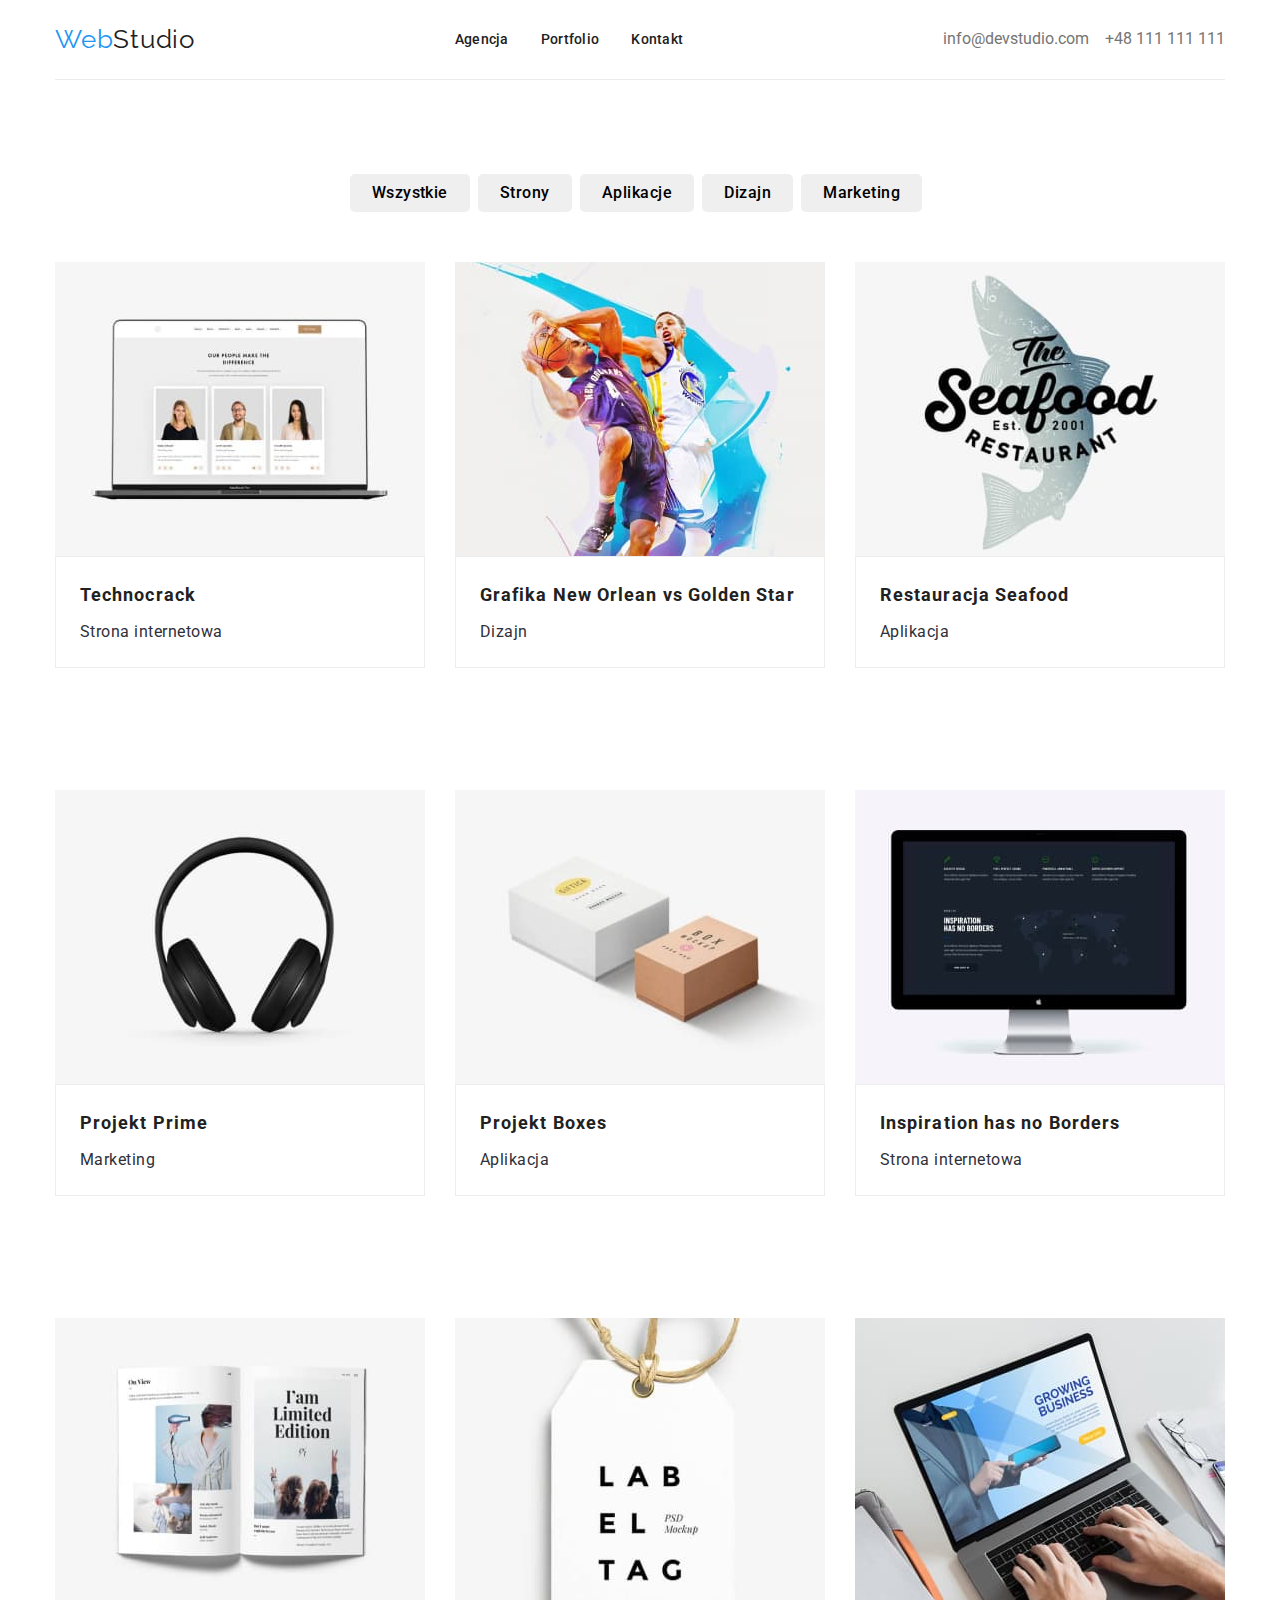
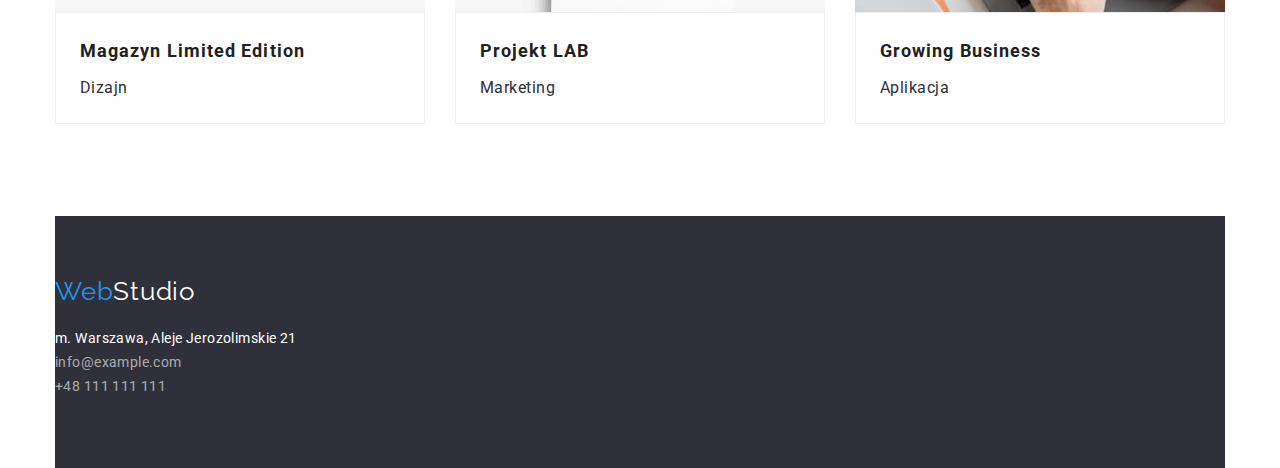
==== portfolio.html @ b44f3076 "index portfolio styles updated" ====
<!DOCTYPE html>
<html lang="pl">
  <head>
    <meta charset="UTF-8" />
    <meta http-equiv="X-UA-Compatible" content="IE=edge" />
    <meta name="viewport" content="width=device-width, initial-scale=1.0" />
    <link
      rel="stylesheet"
      href="https://cdnjs.cloudflare.com/ajax/libs/modern-normalize/1.1.0/modern-normalize.min.css"
    />
    <link href="./css/styles.css" rel="stylesheet" />
    <link rel="preconnect" href="https://fonts.googleapis.com" />
    <link rel="preconnect" href="https://fonts.gstatic.com" crossorigin />
    <link
      href="https://fonts.googleapis.com/css2?family=Raleway:wght@700&family=Roboto:wght@400;500;700;900&display=swap"
      rel="stylesheet"
    />
    <title>Portfolio</title>
  </head>
  <body>
    <header>
      <section class="container">
        <div class="header-portfolio">
          <a class="logo-link" href="index.html"
            ><span class="logo"><span class="logo-web">Web</span>Studio</span></a
          >
          <nav>
            <ul class="header-navigation">
              <li><a class="header-navigation" href="index.html">Agencja</a></li>
              <li><a class="header-navigation" href="portfolio.html">Portfolio</a></li>
              <li><a class="header-navigation" href="#">Kontakt</a></li>
            </ul>
          </nav>
          <ul class="top-mail-tel">
            <li>
              <a class="top-mail-tel mail" href="mailto:info@devstudio.com">info@devstudio.com</a>
            </li>
            <li><a class="top-mail-tel tel" href="tel:+48111111111">+48 111 111 111</a></li>
          </ul>
        </div>
      </section>
    </header>
    <main>
      <section>
        <div class="container">
          <ul class="buttons">
            <li><button type="button" class="button">Wszystkie</button></li>
            <li><button type="button" class="button">Strony</button></li>
            <li><button type="button" class="button">Aplikacje</button></li>
            <li><button type="button" class="button">Dizajn</button></li>
            <li><button type="button" class="button">Marketing</button></li>
          </ul>
        </div>
      </section>
      <section>
        <div class="container">
          <!-- <h2>Portfolio</h2> -->
          <ul class="portfolio">
            <li class="portfolio-cards">
              <img
                src="/images/img_8.jpg"
                alt="strona internetowa na laptopie"
                width="370"
                height="294"
              />
              <div class="portfolio-item">
                <h3 class="portfolio-title">Technocrack</h3>
                <p class="portfolio-type">Strona internetowa</p>
              </div>
            </li>
            <li class="portfolio-cards">
              <img src="images/img_9.jpg" alt="Grafika Koszykarze" width="370" height="294" />
              <div class="portfolio-item">
                <h3 class="portfolio-title">Grafika New Orlean vs Golden Star</h3>
                <p class="portfolio-type">Dizajn</p>
              </div>
            </li>
            <li class="portfolio-cards">
              <img
                src="images/img_10.jpg"
                alt="Logo restauracji seafood"
                width="370"
                height="294"
              />
              <div class="portfolio-item">
                <h3 class="portfolio-title">Restauracja Seafood</h3>
                <p class="portfolio-type">Aplikacja</p>
              </div>
            </li>
            <li class="portfolio-cards">
              <img src="images/img_11.jpg" alt="Słuchawki na głowę" width="370" height="294" />
              <div class="portfolio-item">
                <h3 class="portfolio-title">Projekt Prime</h3>
                <p class="portfolio-type">Marketing</p>
              </div>
            </li>
            <li class="portfolio-cards">
              <img src="images/img_12.jpg" alt="Pudełeczka" width="370" height="294" />
              <div class="portfolio-item">
                <h3 class="portfolio-title">Projekt Boxes</h3>
                <p class="portfolio-type">Aplikacja</p>
              </div>
            </li>
            <li class="portfolio-cards">
              <img src="images/img_13.jpg" alt="Monitor" width="370" height="294" />
              <div class="portfolio-item">
                <h3 class="portfolio-title">Inspiration has no Borders</h3>
                <p class="portfolio-type">Strona internetowa</p>
              </div>
            </li>
            <li class="portfolio-cards">
              <img src="images/img_14.jpg" alt="Czasopismo" width="370" height="294" />
              <div class="portfolio-item">
                <h3 class="portfolio-title">Magazyn Limited Edition</h3>
                <p class="portfolio-type">Dizajn</p>
              </div>
            </li>
            <li class="portfolio-cards">
              <img src="images/img_15.jpg" alt="Zawieszka" width="370" height="294" />
              <div class="portfolio-item">
                <h3 class="portfolio-title">Projekt LAB</h3>
                <p class="portfolio-type">Marketing</p>
              </div>
            </li>
            <li class="portfolio-cards">
              <img
                src="images/img_16.jpg"
                alt="Laptop ze storną rosnący biznes"
                width="370"
                height="294"
              />
              <div class="portfolio-item">
                <h3 class="portfolio-title">Growing Business</h3>
                <p class="portfolio-type">Aplikacja</p>
              </div>
            </li>
          </ul>
        </div>
      </section>
    </main>
    <footer>
      <section class="container">
        <div class="footer-1">
          <a class="logo-link" href="index.html">
            <span class="logo">
              <span class="logo-web">Web</span><span class="logo-studio">Studio</span>
            </span>
          </a>
          <address>
            m. Warszawa, Aleje Jerozolimskie 21
            <ul class="bottom-mail-tel">
              <li>
                <a class="bottom-mail-tel" href="mailto:info@example.com">info@example.com</a>
              </li>
              <li><a class="bottom-mail-tel" href="tel:+48111111111">+48 111 111 111</a></li>
            </ul>
          </address>
        </div>
      </section>
    </footer>
  </body>
</html>
---- css/styles.css ----
:root {
  --font-color: #212121;
  --background-color: #e5e5e5;
  --selection-color: #2196f3;
  --secondary-font-color: #757575;
  --secondary-bacground-color: #2f303a;
  --third-bacground-color: #f5f4fa;
}
*,
*::before,
*::after {
  box-sizing: border-box;
  margin: 0;
  padding: 0;
}

body {
  font-family: 'Roboto', sans-serif;
  color: var(--font-color);
  line-height: 1.14;
}
.container {
  margin: 0 auto;
  width: 100%;
  max-width: 1200px;
  padding: 0 15px;
}

h1,
h2,
h3,
button {
  margin: auto;
}
ul {
  padding-inline-start: 0;
}

.header-index {
  display: flex;
  height: 80px;
  justify-content: space-between;
  align-items: center;
  border-bottom: 1px solid #ececec;
  margin-bottom: 0;
  text-decoration-line: none;
}

.logo-link {
  text-decoration: none;
  /* display: flex; */
}

.logo {
  font-family: 'Raleway', sans-serif;
  width: 145px;
  height: 31px;
  color: var(--font-color);
  text-decoration: none;
  font-size: 26px;
  line-height: 1.19;
  letter-spacing: 0.03em;
  /* flex-grow: 1; */
}

.logo-web {
  color: var(--selection-color);
}

.logo-studio {
  color: #ffffff;
}

.logo:hover {
  text-decoration-color: var(--selection-color);
}
.logo:focus {
  color: var(--selection-color);
}
.logo:visited {
  color: var(--selection-color);
}

.header-navigation {
  max-width: 50%;
  font-weight: 500;
  font-size: 14px;
  letter-spacing: 0.02em;
  color: var(--font-color);
  text-decoration: none;
  list-style-type: none;
  display: flex;
  justify-content: space-around;
  gap: 2rem;

  /* flex-grow: 2; */
}

.header-navigation:hover {
  color: var(--selection-color);
}
.header-navigation:focus {
  color: var(--selection-color);
}

.top-mail-tel {
  color: var(--secondary-font-color);
  text-decoration: none;
  list-style-type: none;
  display: flex;
  justify-content: space-around;
  gap: 1rem;
  /* flex-grow: 0; */
}

.top-mail-tel:hover {
  color: var(--selection-color);
}
.top-mail-tel:focus {
  color: var(--selection-color);
}

.title {
  background-color: var(--secondary-bacground-color);
  color: #ffffff;
  font-family: roboto;
  font-weight: 900;
  width: 100%;
  max-width: 1200px;
  padding-top: 200px;
  padding-bottom: 200px;
  margin-bottom: 94px;
  align-items: center;
}

.main-title {
  display: flex;
  font-size: 44px;
  line-height: 1.36;
  letter-spacing: 0.06em;
  text-transform: uppercase;
  color: #ffffff;
  text-align: center;
  flex-wrap: wrap;
  max-width: 696px;
  margin-bottom: 30px;
}

.order {
  font-family: inherit;
  background: var(--selection-color);
  font-size: 16px;
  line-height: 1.875;
  letter-spacing: 0.06em;
  color: #ffffff;
  display: flex;
  align-items: center;
  justify-content: center;
  border-radius: 4px;
}

.container-description {
  display: flex;
  flex-wrap: nowrap;
  width: 1170px;
  gap: 30px;
  padding: 0;
  list-style: none;
  margin-bottom: 94px;
}

.secondary-title {
  display: flex;
  font-size: 36px;
  line-height: 1.16;
  letter-spacing: 0.03em;
  justify-content: center;
  margin-bottom: 50px;
}
.our-team-section h2.secondary-title {
  padding-top: 94px;
}
.third-title {
  flex-basis: calc((100% - 30px) / 4);
  font-size: 14px;
  letter-spacing: 0.03em;
  text-transform: uppercase;
}
.description {
  text-transform: none;
  width: 270px;
  font-size: 14px;
  line-height: 1.71;
  letter-spacing: 0.03em;
  color: var(--secondary-font-color);
}
.container-images {
  display: flex;
  gap: 30px;
  /* flex-basis: calc((100% - 30px) / 3); */
  list-style: none;
  margin-bottom: 94px;
}

.our-team-section {
  height: 648px;
  background-color: var(--third-bacground-color);
  margin-bottom: 0;
}
.container-our-team {
  display: flex;
  gap: 30px;
  list-style: none;
}
.our-team {
  font-style: normal;
  font-weight: 500;
  font-size: 16px;
  line-height: 1.19;
  letter-spacing: 0.03em;
  text-transform: none;
  text-align: center;
  margin-top: 30px;
  margin-bottom: 10px;
}
.position {
  font-size: 16px;
  line-height: 1.19;
  letter-spacing: 0.03em;
  color: var(--secondary-font-color);
  text-align: center;
  padding-bottom: 30px;
}
.our-team-frame {
  background: #ffffff;
  /* material shadow v1 */
  box-shadow: 0px 1px 3px rgba(0, 0, 0, 0.12), 0px 1px 1px rgba(0, 0, 0, 0.14),
    0px 2px 1px rgba(0, 0, 0, 0.2);
  border-radius: 0px 0px 4px 4px;
}

.footer-1 {
  background-color: var(--secondary-bacground-color);
  max-width: 1200px;
  height: 252px;
  padding-top: 60px;
}

address {
  font-style: normal;
  text-decoration-line: none;
  font-size: 14px;
  line-height: 1.71;
  letter-spacing: 0.03em;
  color: #ffffff;
  padding-top: 20px;
}

a.bottom-mail-tel {
  color: rgba(255, 255, 255, 0.6);
  font-style: normal;
  text-decoration: none;
}
.bottom-mail-tel:focus {
  color: var(--selection-color);
}
.bottom-mail-tel:hover {
  color: var(--selection-color);
}
ul.bottom-mail-tel {
  list-style-type: none;
}

/* Portfolio */

.header-portfolio {
  display: flex;
  height: 80px;
  justify-content: space-between;
  align-items: center;
  border-bottom: 1px solid #ececec;
  text-decoration-line: none;
  margin-bottom: 94px;
}

.buttons {
  list-style-type: none;
  display: flex;
  justify-content: center;
  height: 54px;
  margin-bottom: 34px;
}

.button {
  font-weight: 500;
  font-size: 16px;
  line-height: 1.625;
  text-align: center;
  letter-spacing: 0.03em;
  border-style: none;
  border-radius: 5px;
  padding: 6px 22px;
  margin-right: 8px;
}

.button:hover {
  background-color: var(--selection-color);
  color: #ffffff;
}
.button:focus {
  color: var(--selection-color);
}
ul.portfolio {
  width: 1200px;
  list-style-type: none;
  display: flex;
  gap: 30px;
  flex-wrap: wrap;
}
img {
  display: block;
}

.portfolio-item {
  border: 1px solid #eeeeee;
  padding: 20px 24px;
}
.portfolio-title {
  font-size: 18px;
  line-height: 2;
  letter-spacing: 0.06em;
  text-transform: none;
  margin-bottom: 4px;
}
.portfolio-type {
  font-size: 16px;
  line-height: 1.875;
  letter-spacing: 0.03em;
  color: var(--secondary-bacground-color);
}
.portfolio-cards {
  width: 370px;
  height: 404px;
  background: #ffffff;
  margin-bottom: 94px;
}
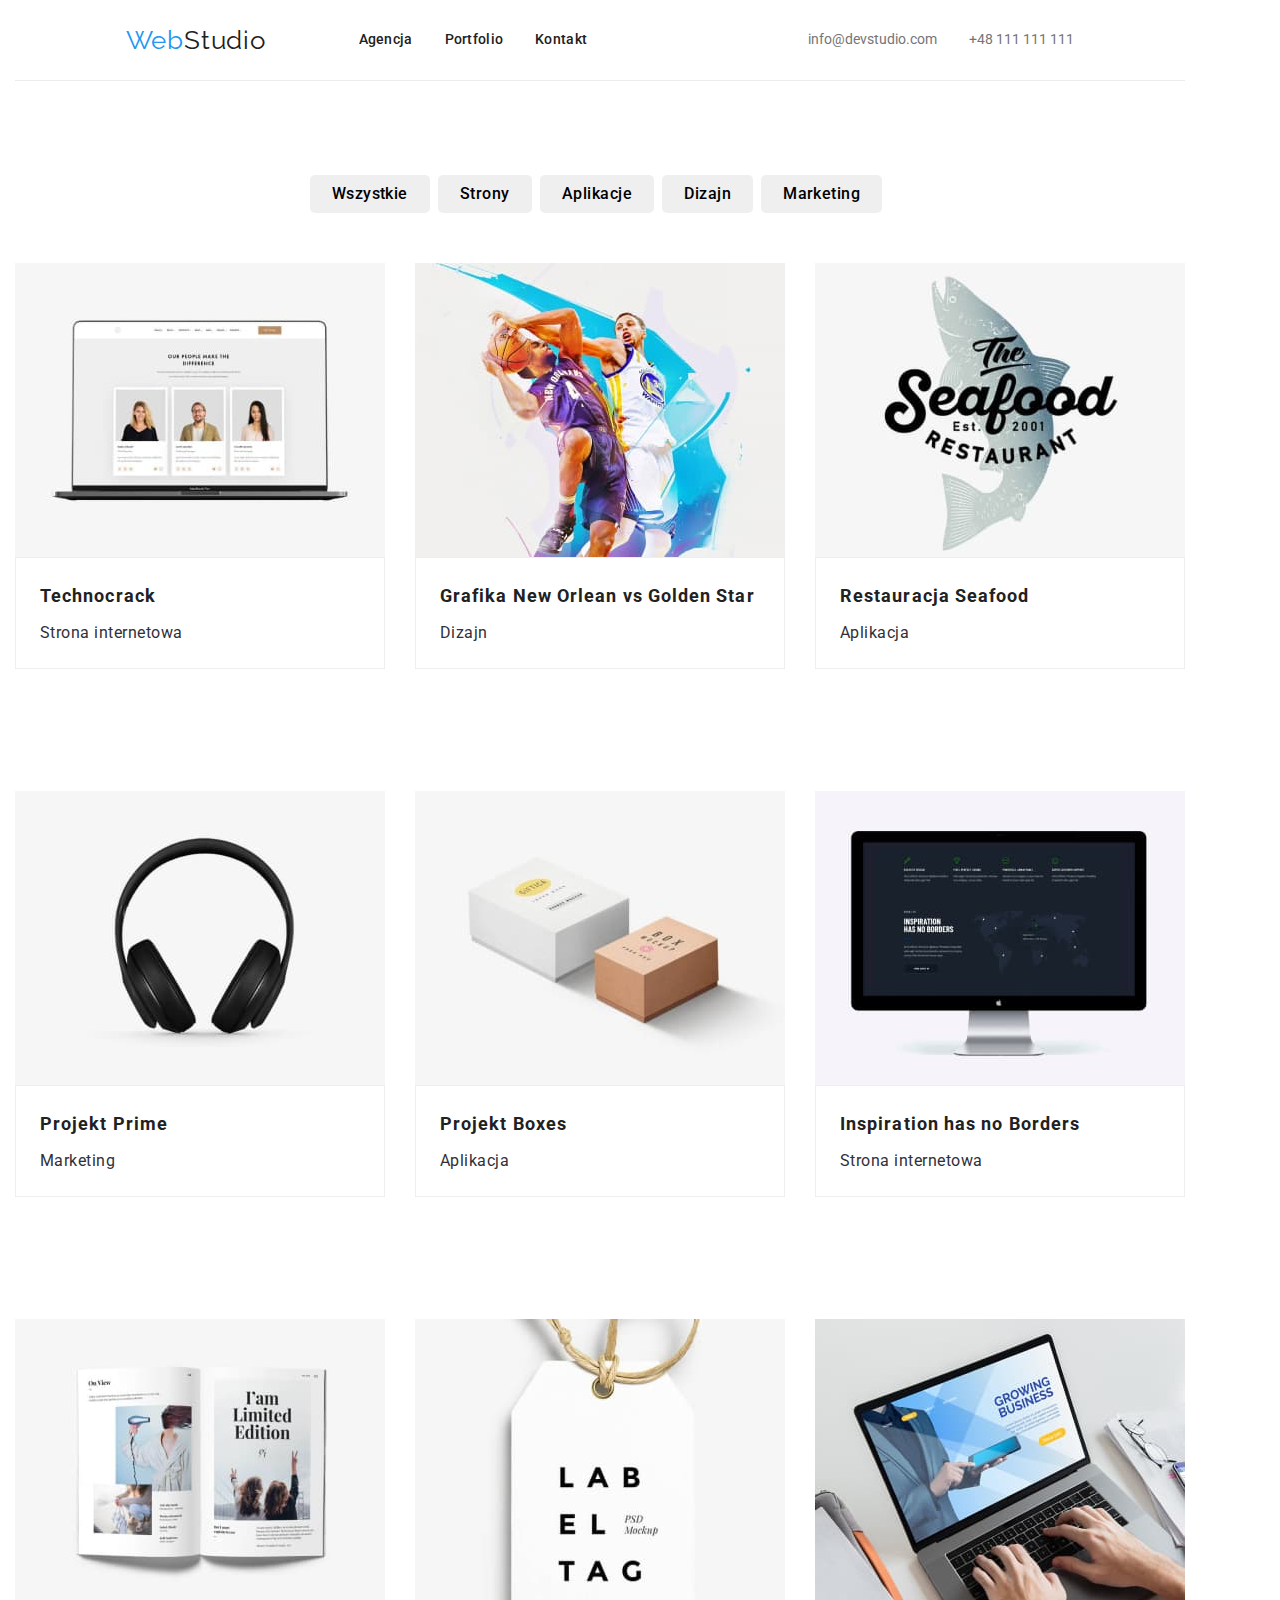
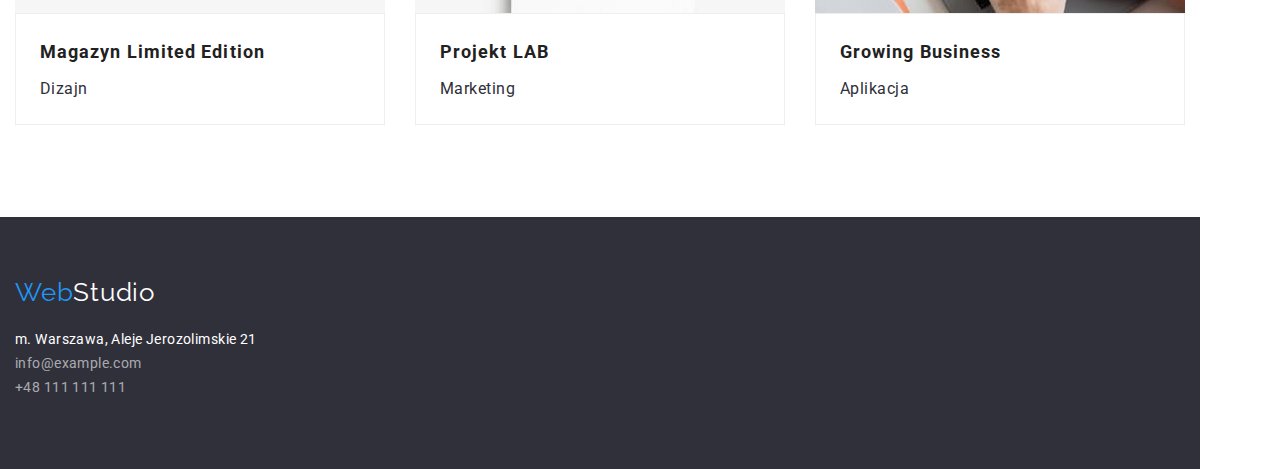
==== commit 31bb70ca: "from hw03" ====
--- a/portfolio.html
+++ b/portfolio.html
@@ -20,12 +20,12 @@
   <body>
     <header>
       <section class="container">
-        <div class="header-portfolio">
-          <a class="logo-link" href="index.html"
-            ><span class="logo"><span class="logo-web">Web</span>Studio</span></a
-          >
-          <nav>
-            <ul class="header-navigation">
+        <div class="header-index">
+          <nav class="nav">
+            <a class="logo-link" href="index.html"
+              ><span class="logo"><span class="logo-web">Web</span>Studio</span></a
+            >
+            <ul class="header-navigation-section">
               <li><a class="header-navigation" href="index.html">Agencja</a></li>
               <li><a class="header-navigation" href="portfolio.html">Portfolio</a></li>
               <li><a class="header-navigation" href="#">Kontakt</a></li>
@@ -33,9 +33,9 @@
           </nav>
           <ul class="top-mail-tel">
             <li>
-              <a class="top-mail-tel mail" href="mailto:info@devstudio.com">info@devstudio.com</a>
+              <a class="top-mail-tel" href="mailto:info@devstudio.com">info@devstudio.com</a>
             </li>
-            <li><a class="top-mail-tel tel" href="tel:+48111111111">+48 111 111 111</a></li>
+            <li><a class="top-mail-tel" href="tel:+48111111111">+48 111 111 111</a></li>
           </ul>
         </div>
       </section>
@@ -138,25 +138,23 @@
         </div>
       </section>
     </main>
-    <footer>
-      <section class="container">
-        <div class="footer-1">
-          <a class="logo-link" href="index.html">
-            <span class="logo">
-              <span class="logo-web">Web</span><span class="logo-studio">Studio</span>
-            </span>
-          </a>
-          <address>
-            m. Warszawa, Aleje Jerozolimskie 21
-            <ul class="bottom-mail-tel">
-              <li>
-                <a class="bottom-mail-tel" href="mailto:info@example.com">info@example.com</a>
-              </li>
-              <li><a class="bottom-mail-tel" href="tel:+48111111111">+48 111 111 111</a></li>
-            </ul>
-          </address>
-        </div>
-      </section>
+    <footer class="footer-background">
+      <div class="container">
+        <a class="logo-link" href="index.html">
+          <span class="logo">
+            <span class="logo-web">Web</span><span class="logo-studio">Studio</span>
+          </span>
+        </a>
+        <address>
+          m. Warszawa, Aleje Jerozolimskie 21
+          <ul class="bottom-mail-tel">
+            <li>
+              <a class="bottom-mail-tel" href="mailto:info@example.com">info@example.com</a>
+            </li>
+            <li><a class="bottom-mail-tel" href="tel:+48111111111">+48 111 111 111</a></li>
+          </ul>
+        </address>
+      </div>
     </footer>
   </body>
 </html>
--- a/css/styles.css
+++ b/css/styles.css
@@ -20,7 +20,7 @@
   line-height: 1.14;
 }
 .container {
-  margin: 0 auto;
+  margin: 0 0;
   width: 100%;
   max-width: 1200px;
   padding: 0 15px;
@@ -35,20 +35,23 @@
 ul {
   padding-inline-start: 0;
 }
+.nav {
+  display: flex;
+  align-items: center;
+}
 
 .header-index {
-  display: flex;
-  height: 80px;
-  justify-content: space-between;
-  align-items: center;
   border-bottom: 1px solid #ececec;
   margin-bottom: 0;
   text-decoration-line: none;
+  display: flex;
+  align-items: center;
+  justify-content: space-around;
 }
 
 .logo-link {
   text-decoration: none;
-  /* display: flex; */
+  margin-right: 93px;
 }
 
 .logo {
@@ -60,7 +63,6 @@
   font-size: 26px;
   line-height: 1.19;
   letter-spacing: 0.03em;
-  /* flex-grow: 1; */
 }
 
 .logo-web {
@@ -81,19 +83,29 @@
   color: var(--selection-color);
 }
 
-.header-navigation {
-  max-width: 50%;
+.header-navigation-section {
+  display: flex;
+  justify-content: space-between;
   font-weight: 500;
   font-size: 14px;
   letter-spacing: 0.02em;
   color: var(--font-color);
   text-decoration: none;
   list-style-type: none;
+  padding-block: 32px;
+  gap: 2rem;
+}
+.header-navigation {
+  letter-spacing: 0.02em;
+  color: var(--font-color);
+  text-decoration: none;
+  list-style-type: none;
   display: flex;
   justify-content: space-around;
-  gap: 2rem;
-
-  /* flex-grow: 2; */
+}
+
+.header-navigation > ul {
+  margin-left: 93px;
 }
 
 .header-navigation:hover {
@@ -108,9 +120,8 @@
   text-decoration: none;
   list-style-type: none;
   display: flex;
-  justify-content: space-around;
-  gap: 1rem;
-  /* flex-grow: 0; */
+  gap: 2rem;
+  font-size: 14px;
 }
 
 .top-mail-tel:hover {
@@ -120,7 +131,7 @@
   color: var(--selection-color);
 }
 
-.title {
+.title-background {
   background-color: var(--secondary-bacground-color);
   color: #ffffff;
   font-family: roboto;
@@ -157,18 +168,25 @@
   align-items: center;
   justify-content: center;
   border-radius: 4px;
-}
-
-.container-description {
-  display: flex;
-  flex-wrap: nowrap;
-  width: 1170px;
+  padding: 10px 41px;
+}
+
+.description {
+  display: flex;
   gap: 30px;
   padding: 0;
+  margin-bottom: 94px;
   list-style: none;
-  margin-bottom: 94px;
-}
-
+}
+
+.description-text {
+  text-transform: none;
+  width: 270px;
+  font-size: 14px;
+  line-height: 1.71;
+  letter-spacing: 0.03em;
+  color: var(--secondary-font-color);
+}
 .secondary-title {
   display: flex;
   font-size: 36px;
@@ -185,14 +203,7 @@
   font-size: 14px;
   letter-spacing: 0.03em;
   text-transform: uppercase;
-}
-.description {
-  text-transform: none;
-  width: 270px;
-  font-size: 14px;
-  line-height: 1.71;
-  letter-spacing: 0.03em;
-  color: var(--secondary-font-color);
+  /* list-style-image: none; */
 }
 .container-images {
   display: flex;
@@ -239,7 +250,7 @@
   border-radius: 0px 0px 4px 4px;
 }
 
-.footer-1 {
+.footer-background {
   background-color: var(--secondary-bacground-color);
   max-width: 1200px;
   height: 252px;
@@ -273,21 +284,12 @@
 
 /* Portfolio */
 
-.header-portfolio {
-  display: flex;
-  height: 80px;
-  justify-content: space-between;
-  align-items: center;
-  border-bottom: 1px solid #ececec;
-  text-decoration-line: none;
-  margin-bottom: 94px;
-}
-
 .buttons {
   list-style-type: none;
   display: flex;
   justify-content: center;
   height: 54px;
+  margin-top: 94px;
   margin-bottom: 34px;
 }
 
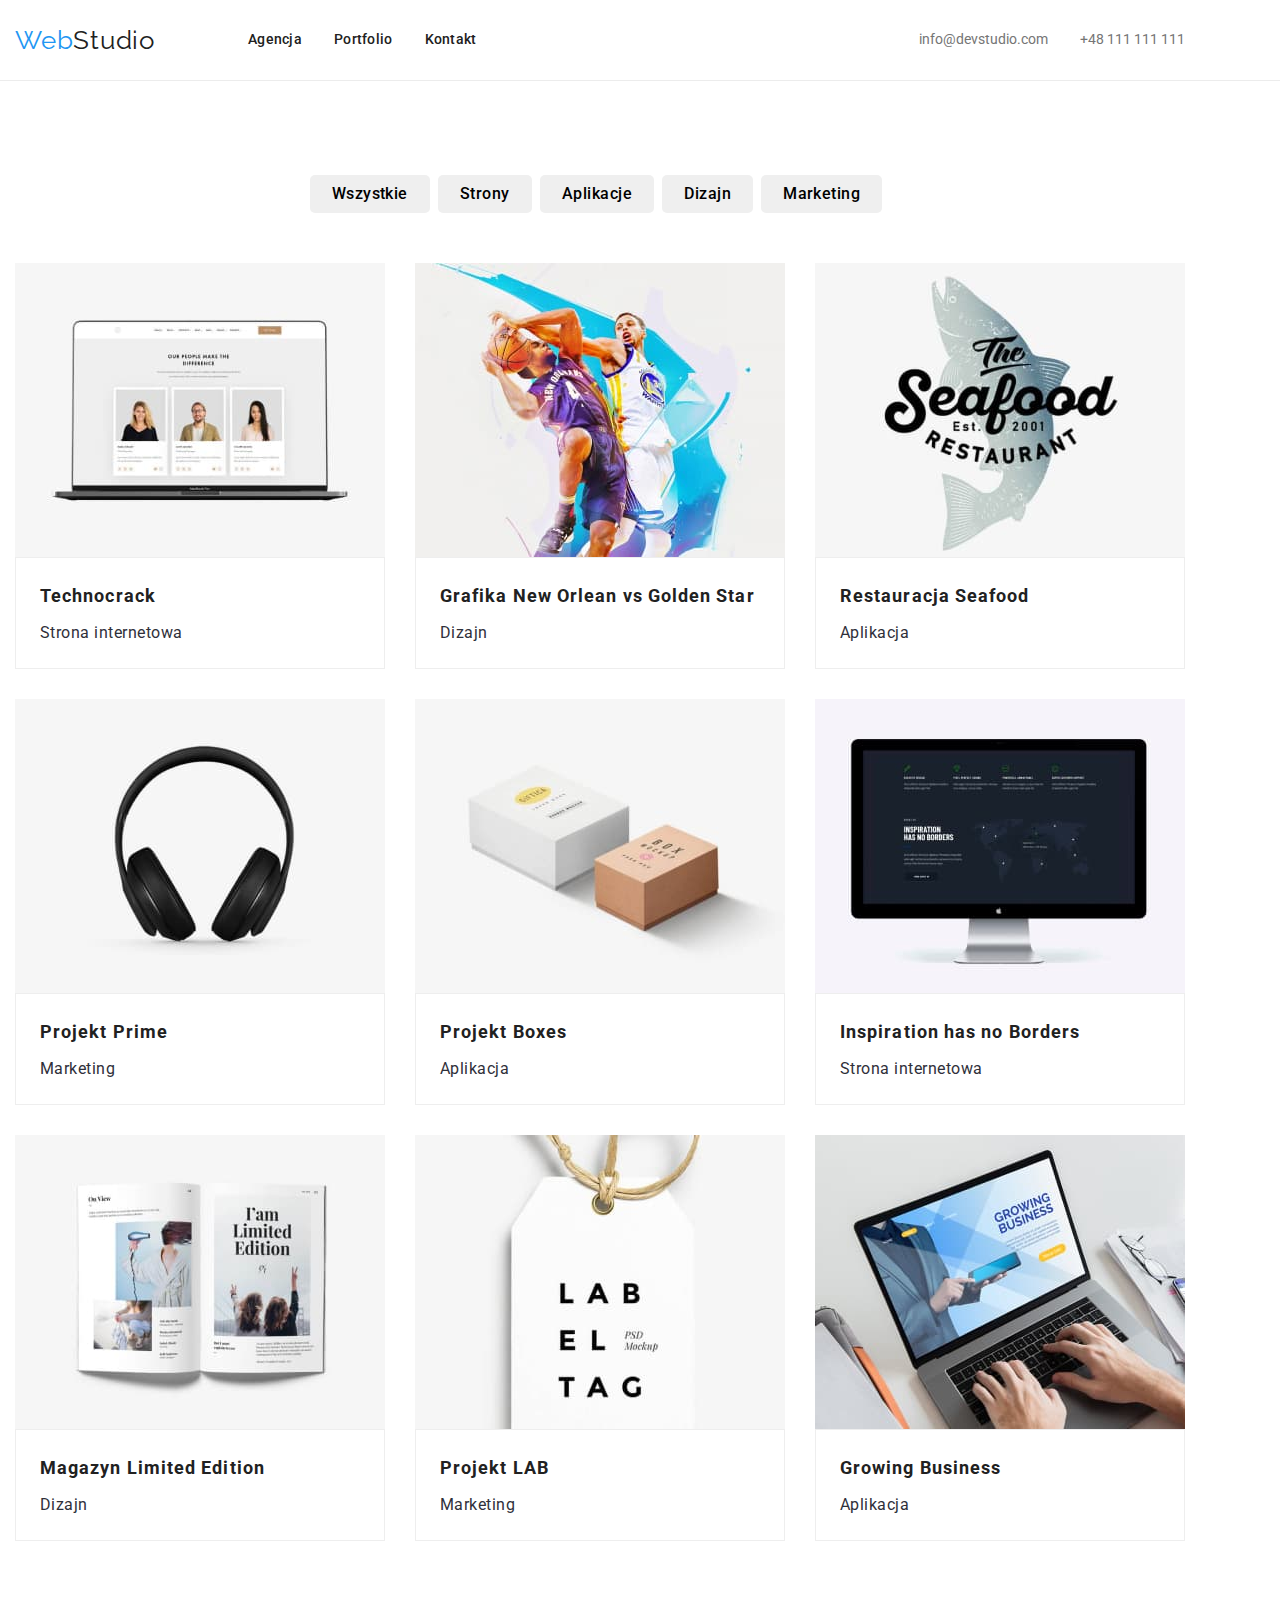
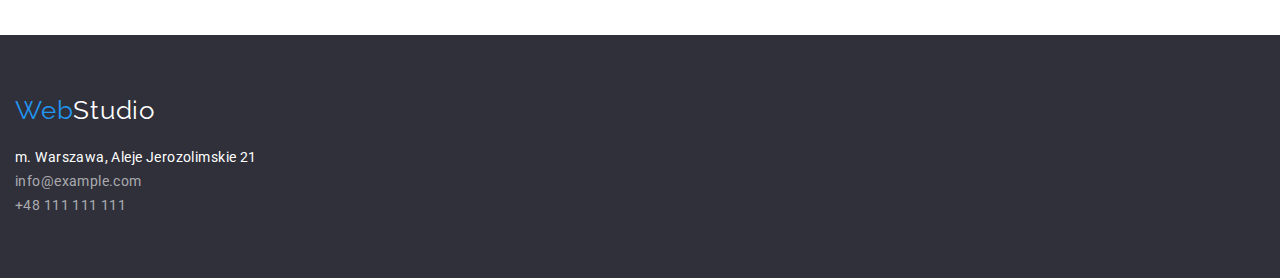
==== commit 693d674c: "changes from hw03" ====
--- a/portfolio.html
+++ b/portfolio.html
@@ -18,7 +18,7 @@
     <title>Portfolio</title>
   </head>
   <body>
-    <header>
+    <header class="header">
       <section class="container">
         <div class="header-index">
           <nav class="nav">
--- a/css/styles.css
+++ b/css/styles.css
@@ -40,13 +40,15 @@
   align-items: center;
 }
 
+.header {
+  border-bottom: 1px solid #ececec;
+}
 .header-index {
-  border-bottom: 1px solid #ececec;
+  display: flex;
   margin-bottom: 0;
   text-decoration-line: none;
-  display: flex;
   align-items: center;
-  justify-content: space-around;
+  justify-content: space-between;
 }
 
 .logo-link {
@@ -115,6 +117,12 @@
   color: var(--selection-color);
 }
 
+.icon-mail:hover svg {
+  stroke: var(--selection-color);
+}
+.icon-mail:focus svg {
+  fill: var(--selection-color);
+}
 .top-mail-tel {
   color: var(--secondary-font-color);
   text-decoration: none;
@@ -132,9 +140,11 @@
 }
 
 .title-background {
-  background-color: var(--secondary-bacground-color);
-  color: #ffffff;
+  background-image: linear-gradient(rgba(47, 48, 58, 0.1) rgba(255, 255, 255, 0.1)),
+    url('/images/img_tytul.jpg');
+  /* background-color: transparent; */
   font-family: roboto;
+  color: #ffffff;
   font-weight: 900;
   width: 100%;
   max-width: 1200px;
@@ -179,6 +189,28 @@
   list-style: none;
 }
 
+.icon {
+  all: unset;
+  display: flex;
+  justify-content: center;
+  background-color: var(--third-bacground-color);
+  padding: 25px 100px;
+  margin-bottom: 30px;
+}
+
+.social-media-icons {
+  all: unset;
+  display: flex;
+  justify-content: space-around;
+  margin-bottom: 18px;
+}
+.icon-social {
+  all: unset;
+  background-color: var(--background-color);
+  /* fill:var(--background-color) */
+  stroke: #757575;
+}
+
 .description-text {
   text-transform: none;
   width: 270px;
@@ -214,9 +246,9 @@
 }
 
 .our-team-section {
-  height: 648px;
   background-color: var(--third-bacground-color);
-  margin-bottom: 0;
+  width: 100%;
+  padding-bottom: 94px;
 }
 .container-our-team {
   display: flex;
@@ -252,9 +284,9 @@
 
 .footer-background {
   background-color: var(--secondary-bacground-color);
-  max-width: 1200px;
-  height: 252px;
   padding-top: 60px;
+  padding-bottom: 60px;
+  margin-inline: auto;
 }
 
 address {
@@ -318,6 +350,7 @@
   display: flex;
   gap: 30px;
   flex-wrap: wrap;
+  margin-bottom: 94px;
 }
 img {
   display: block;
@@ -341,8 +374,5 @@
   color: var(--secondary-bacground-color);
 }
 .portfolio-cards {
-  width: 370px;
-  height: 404px;
   background: #ffffff;
-  margin-bottom: 94px;
-}
+}
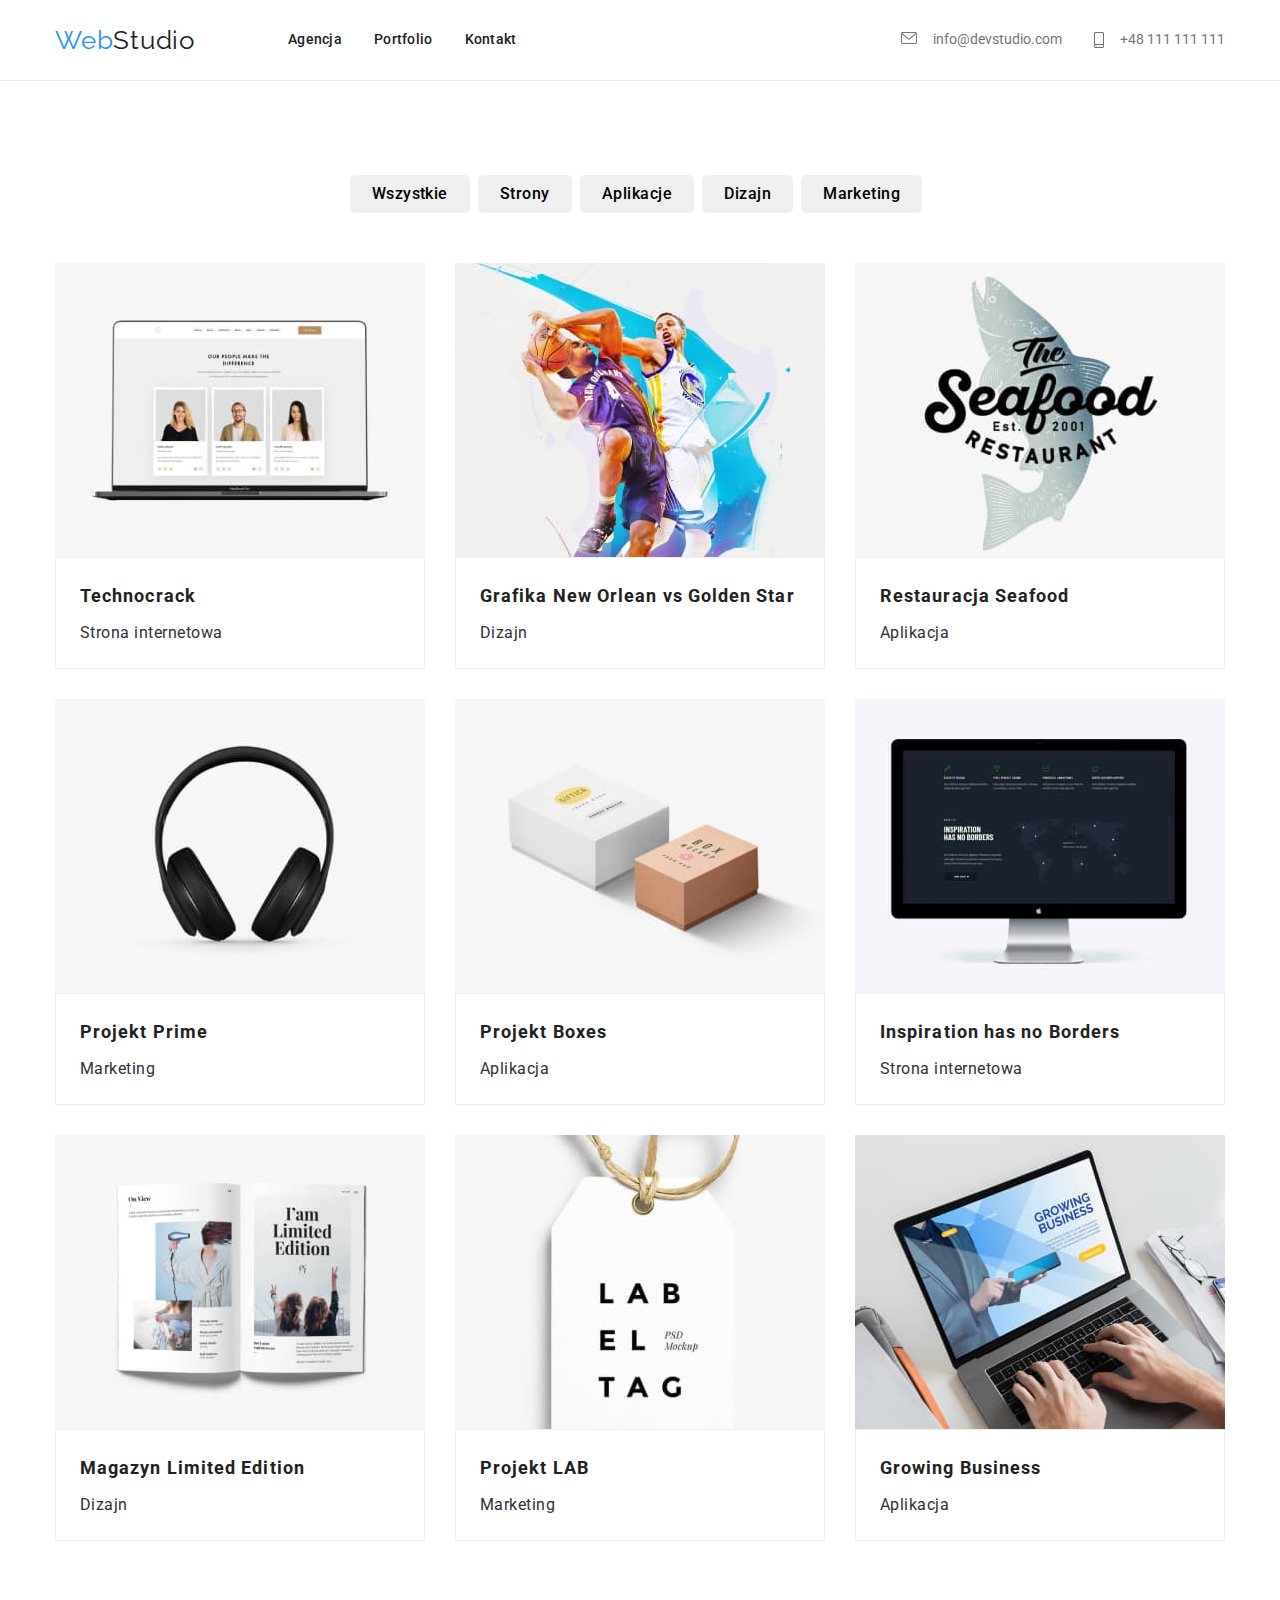
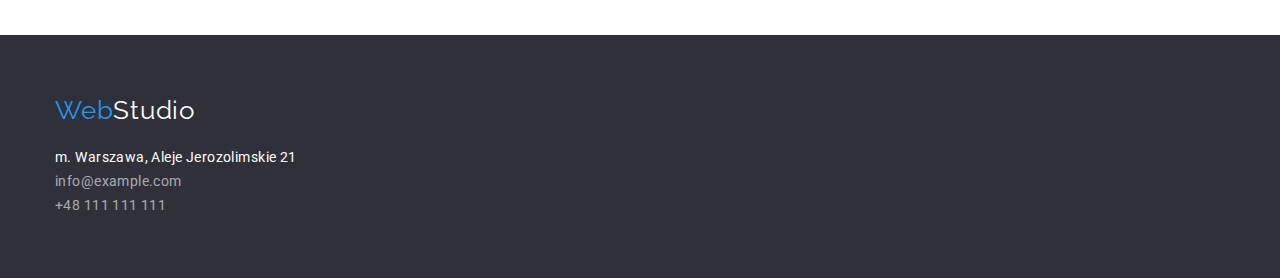
==== commit 2d004e73: "hm04" ====
--- a/portfolio.html
+++ b/portfolio.html
@@ -33,9 +33,25 @@
           </nav>
           <ul class="top-mail-tel">
             <li>
-              <a class="top-mail-tel" href="mailto:info@devstudio.com">info@devstudio.com</a>
+              <a class="top-mail-tel-mail" href="mailto:info@devstudio.com">
+                <svg class="icon-mail" width="16" height="12">
+                  <use
+                    href="./images/icons.svg#icon-envelope"
+                  ></use>
+                </svg>
+                info@devstudio.com</a
+              >
             </li>
-            <li><a class="top-mail-tel" href="tel:+48111111111">+48 111 111 111</a></li>
+            <li>
+              <a class="top-mail-tel-tel " href="tel:+48111111111">
+                <svg class="icon-mail" width="10" height="16">
+                  <use
+                    href="./images/icons.svg#icon-smartphone-2"
+                  ></use>
+                </svg>
+                +48 111 111 111</a
+              >
+            </li>
           </ul>
         </div>
       </section>
--- a/css/styles.css
+++ b/css/styles.css
@@ -5,6 +5,7 @@
   --secondary-font-color: #757575;
   --secondary-bacground-color: #2f303a;
   --third-bacground-color: #f5f4fa;
+  --icon-color: #afb1b8;
 }
 *,
 *::before,
@@ -15,12 +16,12 @@
 }
 
 body {
-  font-family: 'Roboto', sans-serif;
+  font-family: "Roboto", sans-serif;
   color: var(--font-color);
   line-height: 1.14;
 }
 .container {
-  margin: 0 0;
+  margin: 0 auto;
   width: 100%;
   max-width: 1200px;
   padding: 0 15px;
@@ -57,7 +58,7 @@
 }
 
 .logo {
-  font-family: 'Raleway', sans-serif;
+  font-family: "Raleway", sans-serif;
   width: 145px;
   height: 31px;
   color: var(--font-color);
@@ -70,19 +71,13 @@
 .logo-web {
   color: var(--selection-color);
 }
-
 .logo-studio {
   color: #ffffff;
 }
-
-.logo:hover {
+.logo:hover,
+.logo:focus,
+.logo:visited {
   text-decoration-color: var(--selection-color);
-}
-.logo:focus {
-  color: var(--selection-color);
-}
-.logo:visited {
-  color: var(--selection-color);
 }
 
 .header-navigation-section {
@@ -110,48 +105,58 @@
   margin-left: 93px;
 }
 
-.header-navigation:hover {
-  color: var(--selection-color);
-}
+.header-navigation:hover,
 .header-navigation:focus {
   color: var(--selection-color);
 }
 
-.icon-mail:hover svg {
-  stroke: var(--selection-color);
-}
-.icon-mail:focus svg {
-  fill: var(--selection-color);
-}
+.icon-mail {
+  fill: var(--secondary-font-color);
+  text-decoration: none;
+  align-items: center;
+}
+
 .top-mail-tel {
   color: var(--secondary-font-color);
-  text-decoration: none;
-  list-style-type: none;
-  display: flex;
+  list-style: none;
+  display: flex;
+  font-size: 14px;
   gap: 2rem;
-  font-size: 14px;
-}
-
-.top-mail-tel:hover {
-  color: var(--selection-color);
-}
-.top-mail-tel:focus {
-  color: var(--selection-color);
+  align-items: center;
+}
+
+.top-mail-tel-tel,
+.top-mail-tel-mail {
+  display: flex;
+  text-decoration: none;
+  color: var(--secondary-font-color);
+  gap: 1rem;
+  }
+
+.top-mail-tel-tel:hover,
+.top-mail-tel-mail:hover,
+.top-mail-tel-mail:focus
+.top-mail-tel-tel:focus {
+ color: var(--selection-color);
+ stroke: var(--selection-color);
 }
 
 .title-background {
-  background-image: linear-gradient(rgba(47, 48, 58, 0.1) rgba(255, 255, 255, 0.1)),
-    url('/images/img_tytul.jpg');
-  /* background-color: transparent; */
+  background-image: linear-gradient(
+      rgba(47, 48, 58, 0.4),
+      rgba(47, 48, 58, 0.6)
+    ),
+    url("/images/img_tytul.jpg");
+  background-size: cover;
   font-family: roboto;
   color: #ffffff;
   font-weight: 900;
   width: 100%;
-  max-width: 1200px;
+  max-width: 1600px;
   padding-top: 200px;
   padding-bottom: 200px;
   margin-bottom: 94px;
-  align-items: center;
+  margin-inline: auto;
 }
 
 .main-title {
@@ -189,7 +194,7 @@
   list-style: none;
 }
 
-.icon {
+.icons {
   all: unset;
   display: flex;
   justify-content: center;
@@ -198,19 +203,6 @@
   margin-bottom: 30px;
 }
 
-.social-media-icons {
-  all: unset;
-  display: flex;
-  justify-content: space-around;
-  margin-bottom: 18px;
-}
-.icon-social {
-  all: unset;
-  background-color: var(--background-color);
-  /* fill:var(--background-color) */
-  stroke: #757575;
-}
-
 .description-text {
   text-transform: none;
   width: 270px;
@@ -237,10 +229,14 @@
   text-transform: uppercase;
   /* list-style-image: none; */
 }
+.third-title > h3 {
+  font-size: 14px;
+  margin-bottom: 10px;
+}
+
 .container-images {
   display: flex;
   gap: 30px;
-  /* flex-basis: calc((100% - 30px) / 3); */
   list-style: none;
   margin-bottom: 94px;
 }
@@ -249,6 +245,7 @@
   background-color: var(--third-bacground-color);
   width: 100%;
   padding-bottom: 94px;
+  margin-bottom: 94px;
 }
 .container-our-team {
   display: flex;
@@ -274,12 +271,80 @@
   text-align: center;
   padding-bottom: 30px;
 }
+.social-list{
+  display: flex;
+  justify-content: space-evenly;
+  list-style: none;
+}
+
+.social-list-link {
+  width: 44px;
+  height: 44px;
+  display: flex;
+  justify-content: center;
+  align-items: center;
+  margin-bottom: 18px;
+}
+
+.social-icon {
+  display: flex;
+  border-radius: 50%;
+  fill: var(--icon-color);
+ }
+
+.social-icon:hover,
+.social-icon:focus {
+  fill: white;
+}
+
+.social-icon:hover,
+.social-icon:focus {
+  background-color: var(--selection-color);
+}
+
 .our-team-frame {
   background: #ffffff;
-  /* material shadow v1 */
   box-shadow: 0px 1px 3px rgba(0, 0, 0, 0.12), 0px 1px 1px rgba(0, 0, 0, 0.14),
     0px 2px 1px rgba(0, 0, 0, 0.2);
   border-radius: 0px 0px 4px 4px;
+}
+
+.our-clients-section {
+  background-color: white;
+  padding-bottom: 94px;
+}
+.our-clients {
+  display: flex;
+  list-style: none;
+  justify-content: space-around;
+}
+
+.our-clients-icon {
+  display: flex;
+  align-items: center;
+  justify-content: center;
+  width: 170px;
+  fill: var(--icon-color);
+  border: 1px solid var(--icon-color);
+  border-radius: 4px;
+}
+
+.our-clients-icon:hover,
+.our-clients-icon:focus {
+  fill: var(--selection-color);
+  border-color: var(--selection-color);
+  cursor: pointer;
+}
+.client-icon-svg {
+  position: relative;
+  width: 170px;
+  height: 92px;
+}
+.client-icon-use {
+  position: absolute;
+  fill: var(--icon-color);
+  width: 106px;
+  height: 60px;
 }
 
 .footer-background {
@@ -304,17 +369,37 @@
   font-style: normal;
   text-decoration: none;
 }
+.bottom-mail-tel:hover,
 .bottom-mail-tel:focus {
   color: var(--selection-color);
 }
-.bottom-mail-tel:hover {
-  color: var(--selection-color);
-}
+
 ul.bottom-mail-tel {
   list-style-type: none;
 }
-
-/* Portfolio */
+.join-us > h3 {
+  display: flex;
+  font-size: 14px;
+  line-height: 1.14;
+  color: #ffffff;
+}
+.social-icons{
+  display: flex;
+  list-style: none;
+}
+.social-icons-footer {
+  stroke: #ffffff;
+  border-radius: 50%;
+}
+.social-icons-bg {
+  display: flex;
+  background-color: rgba(255, 255, 255, 0.1);
+  background-size: 44px 44px;
+  border-radius: 50%;
+}
+
+
+/* ========Portfolio============== */
 
 .buttons {
   list-style-type: none;
@@ -337,15 +422,16 @@
   margin-right: 8px;
 }
 
-.button:hover {
+.button:hover,
+.button:focus {
   background-color: var(--selection-color);
   color: #ffffff;
-}
-.button:focus {
-  color: var(--selection-color);
-}
+  cursor: pointer;
+  box-shadow: 0px 3px 1px rgba(0, 0, 0, 0.1), 0px 1px 2px rgba(0, 0, 0, 0.08), 0px 2px 2px rgba(0, 0, 0, 0.12);
+border-radius: 4px;
+}
+
 ul.portfolio {
-  width: 1200px;
   list-style-type: none;
   display: flex;
   gap: 30px;
@@ -375,4 +461,10 @@
 }
 .portfolio-cards {
   background: #ffffff;
-}
+  flex-basis: calc((100% - 60px) / 3);
+}
+.portfolio-cards:hover,
+.portfolio-cards:focus{
+  cursor: pointer;
+  box-shadow: 0px 1px 1px rgba(0, 0, 0, 0.12), 0px 4px 4px rgba(0, 0, 0, 0.06), 1px 4px 6px rgba(0, 0, 0, 0.16);
+}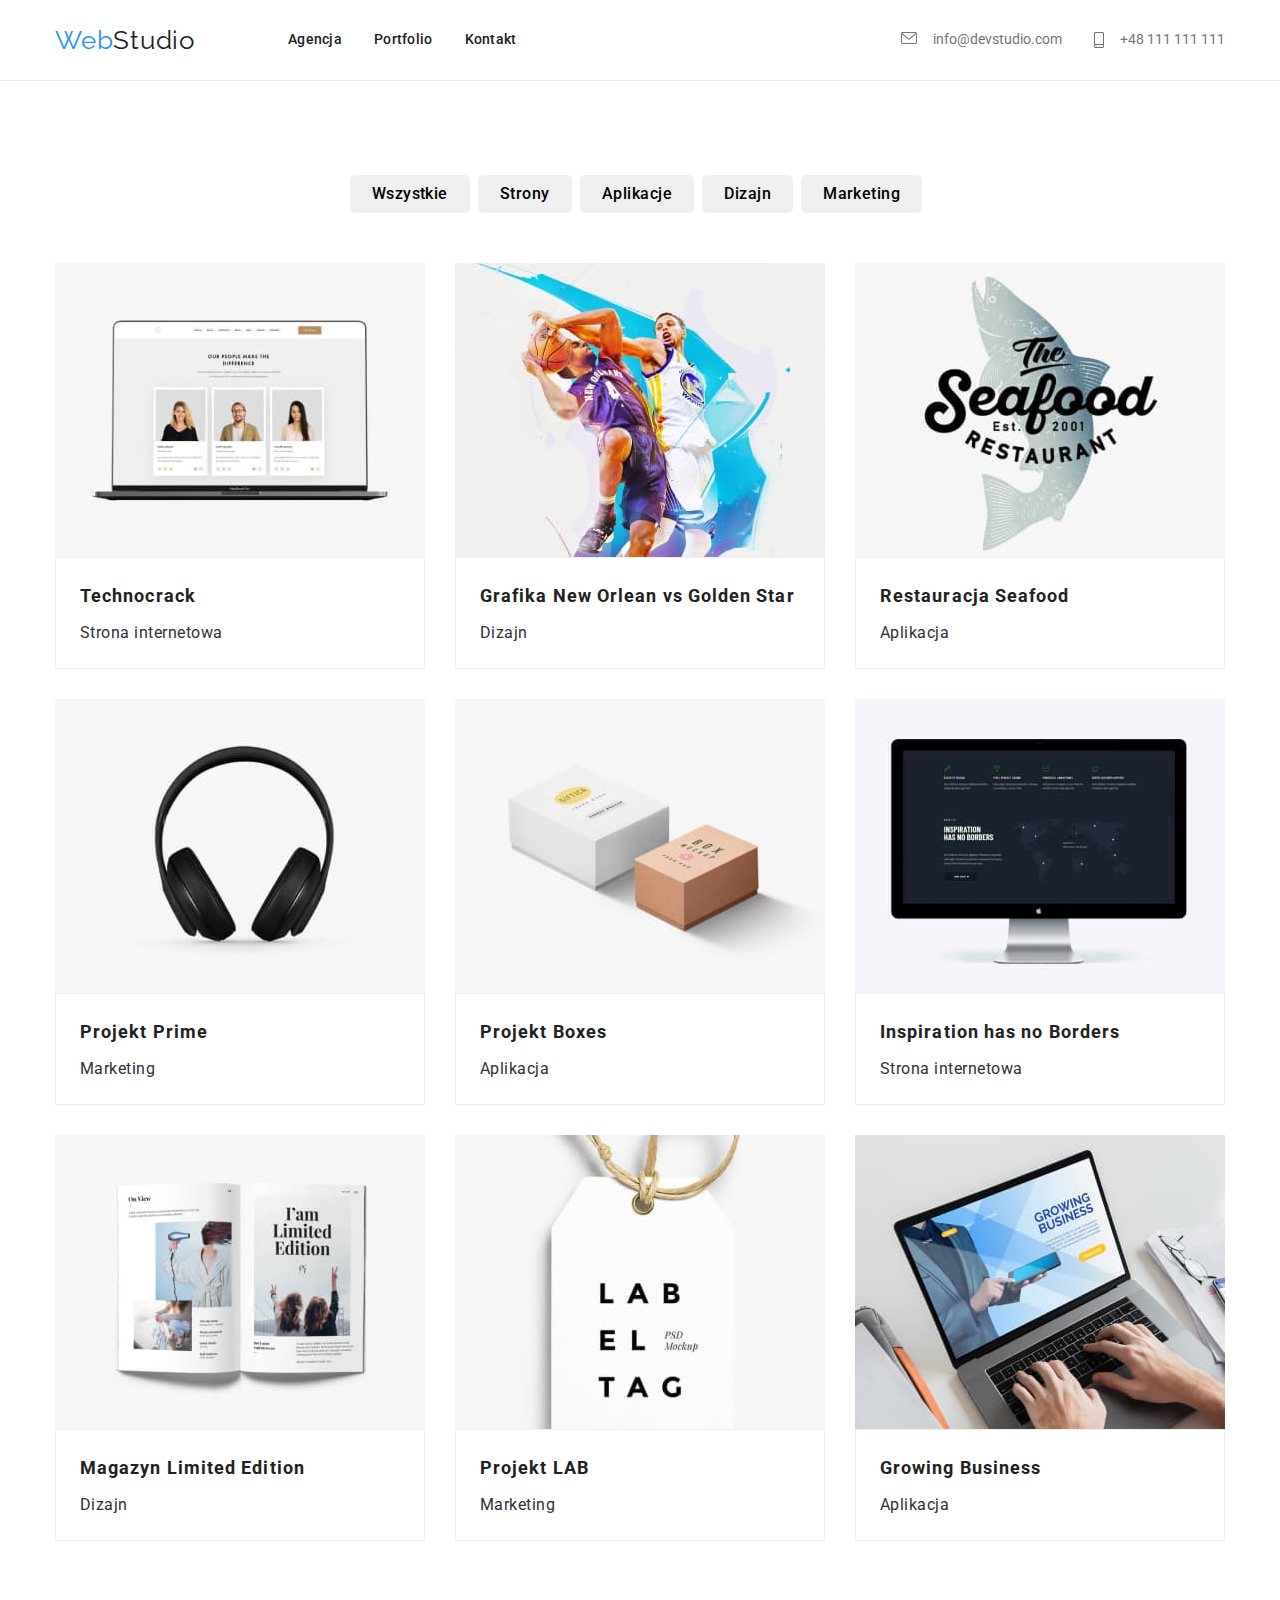
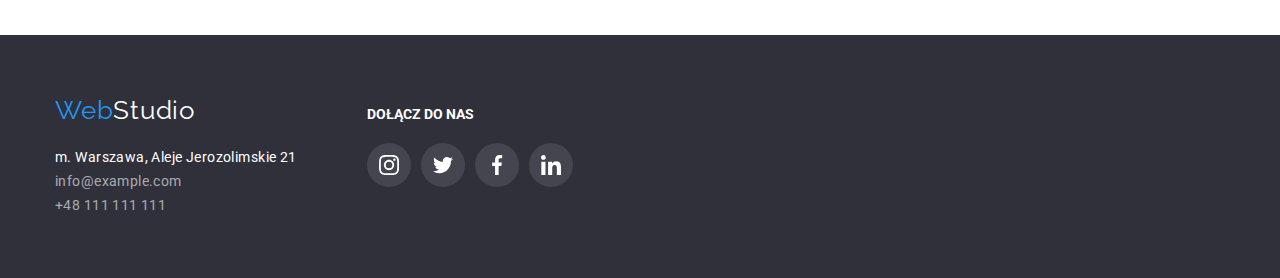
==== commit 601b345b: "hw04" ====
--- a/portfolio.html
+++ b/portfolio.html
@@ -23,11 +23,17 @@
         <div class="header-index">
           <nav class="nav">
             <a class="logo-link" href="index.html"
-              ><span class="logo"><span class="logo-web">Web</span>Studio</span></a
+              ><span class="logo"
+                ><span class="logo-web">Web</span>Studio</span
+              ></a
             >
             <ul class="header-navigation-section">
-              <li><a class="header-navigation" href="index.html">Agencja</a></li>
-              <li><a class="header-navigation" href="portfolio.html">Portfolio</a></li>
+              <li>
+                <a class="header-navigation" href="index.html">Agencja</a>
+              </li>
+              <li>
+                <a class="header-navigation" href="portfolio.html">Portfolio</a>
+              </li>
               <li><a class="header-navigation" href="#">Kontakt</a></li>
             </ul>
           </nav>
@@ -35,19 +41,16 @@
             <li>
               <a class="top-mail-tel-mail" href="mailto:info@devstudio.com">
                 <svg class="icon-mail" width="16" height="12">
-                  <use
-                    href="./images/icons.svg#icon-envelope"
-                  ></use>
+                  <use 
+                  href="./images/icons.svg#icon-envelope"></use>
                 </svg>
                 info@devstudio.com</a
               >
             </li>
             <li>
-              <a class="top-mail-tel-tel " href="tel:+48111111111">
+              <a class="top-mail-tel-tel" href="tel:+48111111111">
                 <svg class="icon-mail" width="10" height="16">
-                  <use
-                    href="./images/icons.svg#icon-smartphone-2"
-                  ></use>
+                  <use href="./images/icons.svg#icon-smartphone-2"></use>
                 </svg>
                 +48 111 111 111</a
               >
@@ -85,9 +88,16 @@
               </div>
             </li>
             <li class="portfolio-cards">
-              <img src="images/img_9.jpg" alt="Grafika Koszykarze" width="370" height="294" />
-              <div class="portfolio-item">
-                <h3 class="portfolio-title">Grafika New Orlean vs Golden Star</h3>
+              <img
+                src="images/img_9.jpg"
+                alt="Grafika Koszykarze"
+                width="370"
+                height="294"
+              />
+              <div class="portfolio-item">
+                <h3 class="portfolio-title">
+                  Grafika New Orlean vs Golden Star
+                </h3>
                 <p class="portfolio-type">Dizajn</p>
               </div>
             </li>
@@ -104,35 +114,60 @@
               </div>
             </li>
             <li class="portfolio-cards">
-              <img src="images/img_11.jpg" alt="Słuchawki na głowę" width="370" height="294" />
+              <img
+                src="images/img_11.jpg"
+                alt="Słuchawki na głowę"
+                width="370"
+                height="294"
+              />
               <div class="portfolio-item">
                 <h3 class="portfolio-title">Projekt Prime</h3>
                 <p class="portfolio-type">Marketing</p>
               </div>
             </li>
             <li class="portfolio-cards">
-              <img src="images/img_12.jpg" alt="Pudełeczka" width="370" height="294" />
+              <img
+                src="images/img_12.jpg"
+                alt="Pudełeczka"
+                width="370"
+                height="294"
+              />
               <div class="portfolio-item">
                 <h3 class="portfolio-title">Projekt Boxes</h3>
                 <p class="portfolio-type">Aplikacja</p>
               </div>
             </li>
             <li class="portfolio-cards">
-              <img src="images/img_13.jpg" alt="Monitor" width="370" height="294" />
+              <img
+                src="images/img_13.jpg"
+                alt="Monitor"
+                width="370"
+                height="294"
+              />
               <div class="portfolio-item">
                 <h3 class="portfolio-title">Inspiration has no Borders</h3>
                 <p class="portfolio-type">Strona internetowa</p>
               </div>
             </li>
             <li class="portfolio-cards">
-              <img src="images/img_14.jpg" alt="Czasopismo" width="370" height="294" />
+              <img
+                src="images/img_14.jpg"
+                alt="Czasopismo"
+                width="370"
+                height="294"
+              />
               <div class="portfolio-item">
                 <h3 class="portfolio-title">Magazyn Limited Edition</h3>
                 <p class="portfolio-type">Dizajn</p>
               </div>
             </li>
             <li class="portfolio-cards">
-              <img src="images/img_15.jpg" alt="Zawieszka" width="370" height="294" />
+              <img
+                src="images/img_15.jpg"
+                alt="Zawieszka"
+                width="370"
+                height="294"
+              />
               <div class="portfolio-item">
                 <h3 class="portfolio-title">Projekt LAB</h3>
                 <p class="portfolio-type">Marketing</p>
@@ -156,21 +191,65 @@
     </main>
     <footer class="footer-background">
       <div class="container">
+        <div class="footer-box">
+          <div class="logo-address">
         <a class="logo-link" href="index.html">
           <span class="logo">
-            <span class="logo-web">Web</span><span class="logo-studio">Studio</span>
+            <span class="logo-web">Web</span
+            ><span class="logo-studio">Studio</span>
           </span>
         </a>
         <address>
           m. Warszawa, Aleje Jerozolimskie 21
           <ul class="bottom-mail-tel">
             <li>
-              <a class="bottom-mail-tel" href="mailto:info@example.com">info@example.com</a>
-            </li>
-            <li><a class="bottom-mail-tel" href="tel:+48111111111">+48 111 111 111</a></li>
+              <a class="bottom-mail-tel" href="mailto:info@example.com"
+                >info@example.com</a
+              >
+            </li>
+            <li>
+              <a class="bottom-mail-tel" href="tel:+48111111111"
+                >+48 111 111 111</a
+              >
+            </li>
           </ul>
         </address>
       </div>
+      <div class="join-us">
+        <h3>DOŁĄCZ DO NAS</h3>
+        <ul class="social-icons">
+          <li>
+            <a class="social-icons-bg" href="#">
+              <svg class="social-icons-footer">
+                <use
+                 href="./images/icons.svg#icon-instagram-2"
+                ></use></svg></a>
+              </li>
+              <li>
+                <a class="social-icons-bg" href="#">
+                  <svg class="social-icons-footer">
+                    <use
+                  href="./images/icons.svg#icon-twitter-1"
+                    ></use></svg></a>
+                  </li>
+                  <li>
+                    <a class="social-icons-bg" href="#">
+                      <svg class="social-icons-footer">
+                        <use
+                  href="./images/icons.svg#icon-facebook-1"
+                        ></use></svg></a>
+                      </li>
+              <li>
+                <a class="social-icons-bg" href="#">
+                  <svg class="social-icons-footer">
+                    <use
+                  href="./images/icons.svg#icon-linkedin-1"
+                    ></use></svg></a>
+                </li>
+              </div>
+            </ul>
+          </div>
+         </div>
     </footer>
   </body>
 </html>
--- a/css/styles.css
+++ b/css/styles.css
@@ -131,14 +131,13 @@
   text-decoration: none;
   color: var(--secondary-font-color);
   gap: 1rem;
-  }
+}
 
 .top-mail-tel-tel:hover,
 .top-mail-tel-mail:hover,
-.top-mail-tel-mail:focus
-.top-mail-tel-tel:focus {
- color: var(--selection-color);
- stroke: var(--selection-color);
+.top-mail-tel-mail:focus .top-mail-tel-tel:focus {
+  color: var(--selection-color);
+  stroke: var(--selection-color);
 }
 
 .title-background {
@@ -148,10 +147,12 @@
     ),
     url("/images/img_tytul.jpg");
   background-size: cover;
+  background-position: center;
   font-family: roboto;
   color: #ffffff;
   font-weight: 900;
   width: 100%;
+  height: 100%;
   max-width: 1600px;
   padding-top: 200px;
   padding-bottom: 200px;
@@ -271,7 +272,7 @@
   text-align: center;
   padding-bottom: 30px;
 }
-.social-list{
+.social-list {
   display: flex;
   justify-content: space-evenly;
   list-style: none;
@@ -284,24 +285,26 @@
   justify-content: center;
   align-items: center;
   margin-bottom: 18px;
+  border-radius: 50%;
 }
 
 .social-icon {
   display: flex;
-  border-radius: 50%;
+  width: 20px;
+  height: 20px;
   fill: var(--icon-color);
- }
+}
+
+.social-list-link:hover,
+.social-list-link:focus {
+  background-color: var(--selection-color);
+  /* fill: white; */
+}
 
 .social-icon:hover,
 .social-icon:focus {
   fill: white;
 }
-
-.social-icon:hover,
-.social-icon:focus {
-  background-color: var(--selection-color);
-}
-
 .our-team-frame {
   background: #ffffff;
   box-shadow: 0px 1px 3px rgba(0, 0, 0, 0.12), 0px 1px 1px rgba(0, 0, 0, 0.14),
@@ -321,8 +324,6 @@
 
 .our-clients-icon {
   display: flex;
-  align-items: center;
-  justify-content: center;
   width: 170px;
   fill: var(--icon-color);
   border: 1px solid var(--icon-color);
@@ -331,20 +332,24 @@
 
 .our-clients-icon:hover,
 .our-clients-icon:focus {
-  fill: var(--selection-color);
   border-color: var(--selection-color);
   cursor: pointer;
 }
-.client-icon-svg {
-  position: relative;
+.client-icon-link {
+  display: flex;
+  fill: var(--icon-color);
+  justify-content: center;
+  align-items: center;
   width: 170px;
   height: 92px;
 }
-.client-icon-use {
-  position: absolute;
-  fill: var(--icon-color);
-  width: 106px;
-  height: 60px;
+.client-icon-link:hover,
+.client-icon-link:focus {
+  fill: var(--selection-color);
+}
+
+.client-icon-svg {
+  display: flex;
 }
 
 .footer-background {
@@ -353,7 +358,13 @@
   padding-bottom: 60px;
   margin-inline: auto;
 }
-
+.footer-box {
+  display: flex;
+  align-items: baseline;
+}
+.logo-address {
+  margin-right: 70px;
+}
 address {
   font-style: normal;
   text-decoration-line: none;
@@ -382,22 +393,34 @@
   font-size: 14px;
   line-height: 1.14;
   color: #ffffff;
-}
-.social-icons{
-  display: flex;
-  list-style: none;
+  align-items: flex-start;
+  padding-bottom: 20px;
+}
+.social-icons {
+  display: flex;
+  list-style: none;
+  gap: 10px;
+}
+.social-icons-bg {
+  display: flex;
+  background-color: rgba(255, 255, 255, 0.1);
+  height: 44px;
+  width: 44px;
+  border-radius: 50%;
+  justify-content: center;
+  align-items: center;
 }
 .social-icons-footer {
-  stroke: #ffffff;
-  border-radius: 50%;
-}
-.social-icons-bg {
-  display: flex;
-  background-color: rgba(255, 255, 255, 0.1);
-  background-size: 44px 44px;
-  border-radius: 50%;
-}
-
+  display: flex;
+  /* stroke: #ffffff; */
+  fill: #ffffff;
+  width: 20px;
+  height: 20px;
+}
+.social-icons-bg:hover,
+.social-icons-bg:focus {
+  background-color: var(--selection-color);
+}
 
 /* ========Portfolio============== */
 
@@ -427,8 +450,9 @@
   background-color: var(--selection-color);
   color: #ffffff;
   cursor: pointer;
-  box-shadow: 0px 3px 1px rgba(0, 0, 0, 0.1), 0px 1px 2px rgba(0, 0, 0, 0.08), 0px 2px 2px rgba(0, 0, 0, 0.12);
-border-radius: 4px;
+  box-shadow: 0px 3px 1px rgba(0, 0, 0, 0.1), 0px 1px 2px rgba(0, 0, 0, 0.08),
+    0px 2px 2px rgba(0, 0, 0, 0.12);
+  border-radius: 4px;
 }
 
 ul.portfolio {
@@ -464,7 +488,8 @@
   flex-basis: calc((100% - 60px) / 3);
 }
 .portfolio-cards:hover,
-.portfolio-cards:focus{
+.portfolio-cards:focus {
   cursor: pointer;
-  box-shadow: 0px 1px 1px rgba(0, 0, 0, 0.12), 0px 4px 4px rgba(0, 0, 0, 0.06), 1px 4px 6px rgba(0, 0, 0, 0.16);
-}+  box-shadow: 0px 1px 1px rgba(0, 0, 0, 0.12), 0px 4px 4px rgba(0, 0, 0, 0.06),
+    1px 4px 6px rgba(0, 0, 0, 0.16);
+}
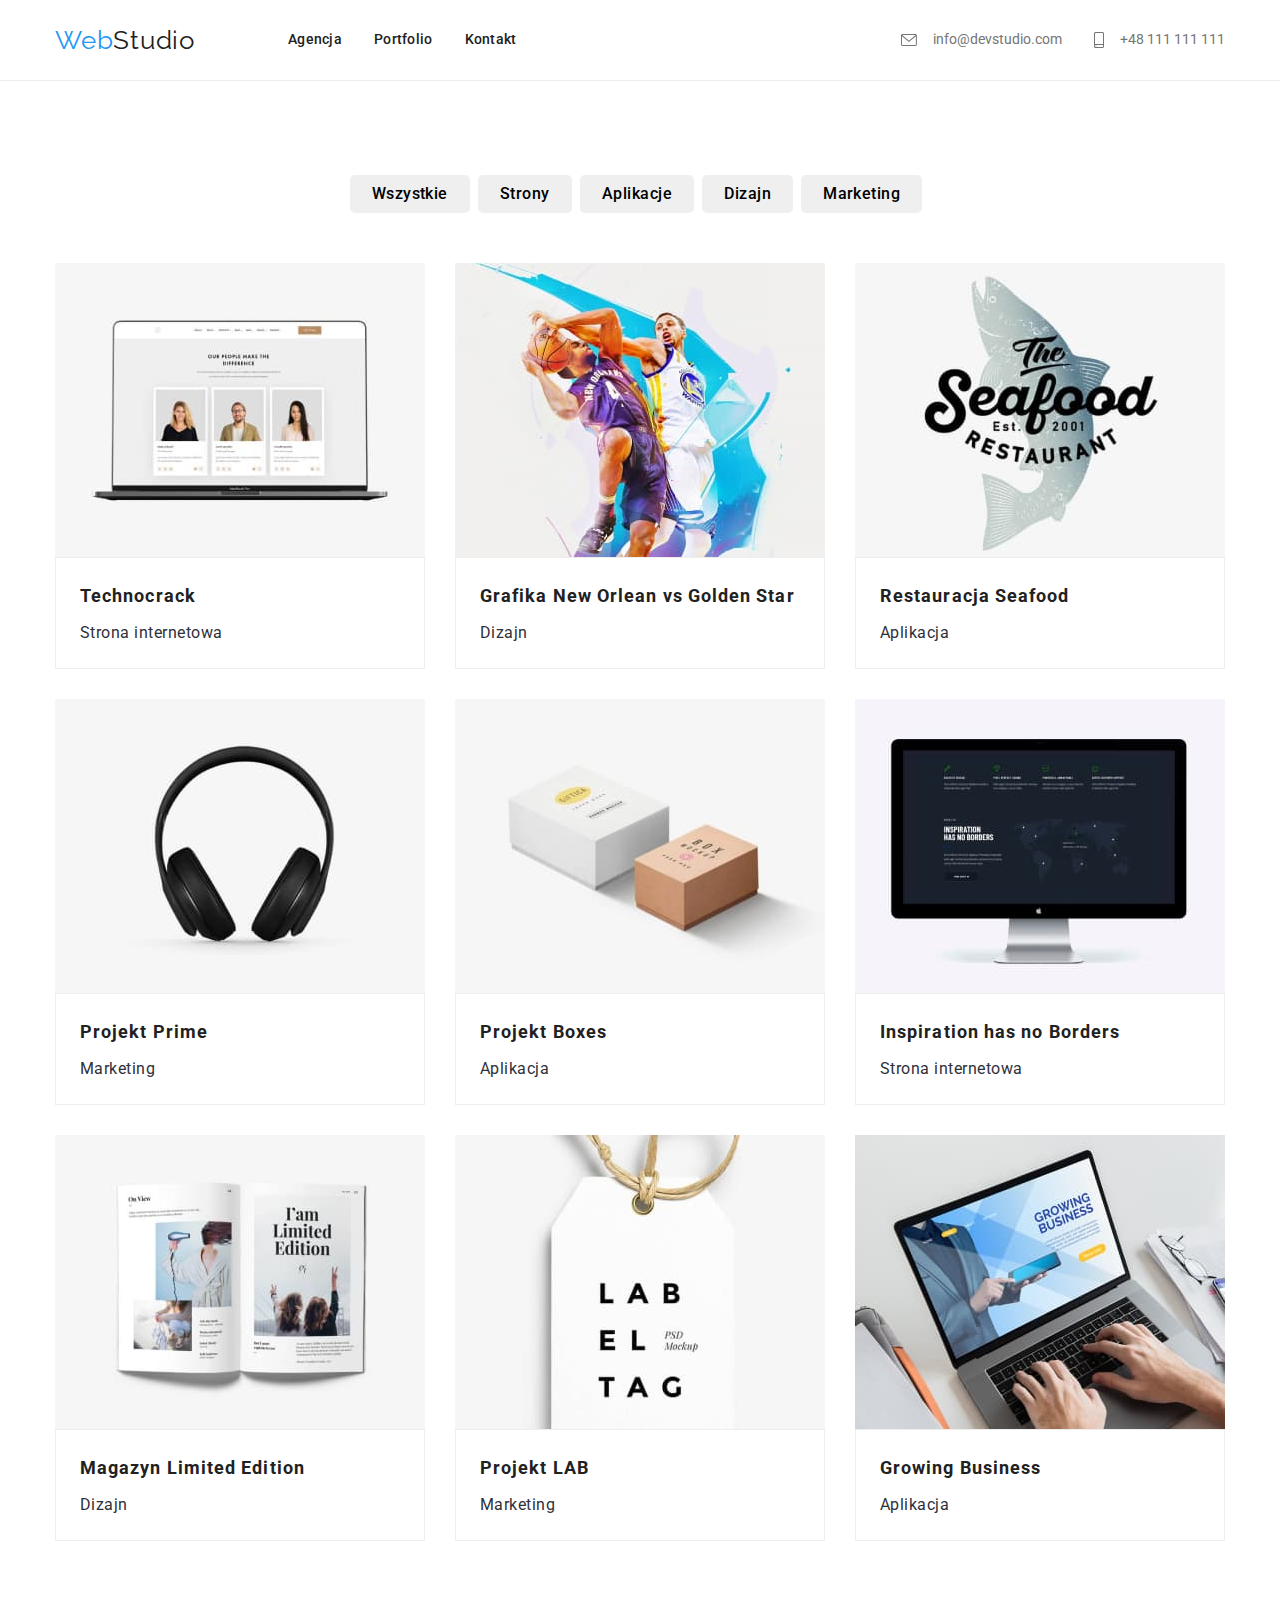
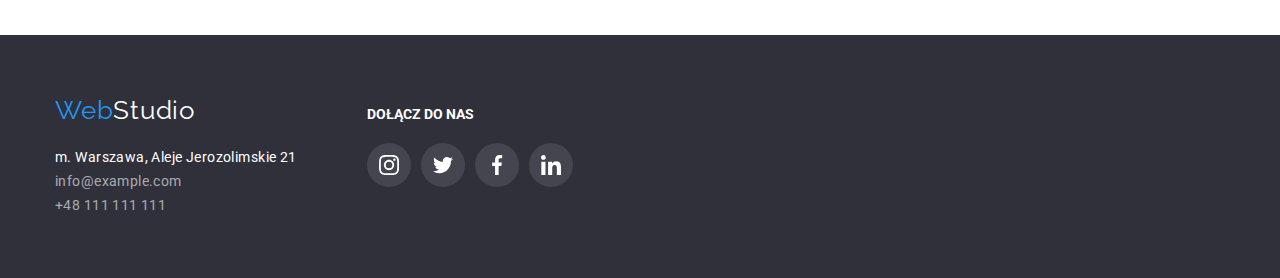
==== commit cf98c65b: "hw04" ====
--- a/portfolio.html
+++ b/portfolio.html
@@ -77,7 +77,7 @@
           <ul class="portfolio">
             <li class="portfolio-cards">
               <img
-                src="/images/img_8.jpg"
+                src="./images/img_8.jpg"
                 alt="strona internetowa na laptopie"
                 width="370"
                 height="294"
@@ -246,8 +246,8 @@
                   href="./images/icons.svg#icon-linkedin-1"
                     ></use></svg></a>
                 </li>
-              </div>
-            </ul>
+              </ul>
+            </div>
           </div>
          </div>
     </footer>
--- a/css/styles.css
+++ b/css/styles.css
@@ -113,7 +113,7 @@
 .icon-mail {
   fill: var(--secondary-font-color);
   text-decoration: none;
-  align-items: center;
+  /* align-items: center; */
 }
 
 .top-mail-tel {
@@ -122,7 +122,7 @@
   display: flex;
   font-size: 14px;
   gap: 2rem;
-  align-items: center;
+  /* align-items: center; */
 }
 
 .top-mail-tel-tel,
@@ -131,6 +131,7 @@
   text-decoration: none;
   color: var(--secondary-font-color);
   gap: 1rem;
+  align-items: center;
 }
 
 .top-mail-tel-tel:hover,
@@ -145,7 +146,7 @@
       rgba(47, 48, 58, 0.4),
       rgba(47, 48, 58, 0.6)
     ),
-    url("/images/img_tytul.jpg");
+    url("./../images/img_tytul.jpg");
   background-size: cover;
   background-position: center;
   font-family: roboto;
@@ -274,8 +275,10 @@
 }
 .social-list {
   display: flex;
-  justify-content: space-evenly;
-  list-style: none;
+  justify-content:space-evenly;
+  list-style: none;
+  margin-inline: 32px;
+  margin-bottom: 30px;
 }
 
 .social-list-link {
@@ -284,7 +287,6 @@
   display: flex;
   justify-content: center;
   align-items: center;
-  margin-bottom: 18px;
   border-radius: 50%;
 }
 
@@ -295,16 +297,16 @@
   fill: var(--icon-color);
 }
 
-.social-list-link:hover,
-.social-list-link:focus {
+a.social-list-link:hover,
+a.social-list-link:focus {
   background-color: var(--selection-color);
-  /* fill: white; */
-}
-
-.social-icon:hover,
-.social-icon:focus {
+ }
+
+a.social-list-link:hover svg,
+a.social-list-link:focus svg {
   fill: white;
 }
+
 .our-team-frame {
   background: #ffffff;
   box-shadow: 0px 1px 3px rgba(0, 0, 0, 0.12), 0px 1px 1px rgba(0, 0, 0, 0.14),
@@ -335,6 +337,12 @@
   border-color: var(--selection-color);
   cursor: pointer;
 }
+
+.our-clients-icon:hover svg,
+.our-clients-icon:focus svg {
+  fill: var(--selection-color);
+}
+
 .client-icon-link {
   display: flex;
   fill: var(--icon-color);
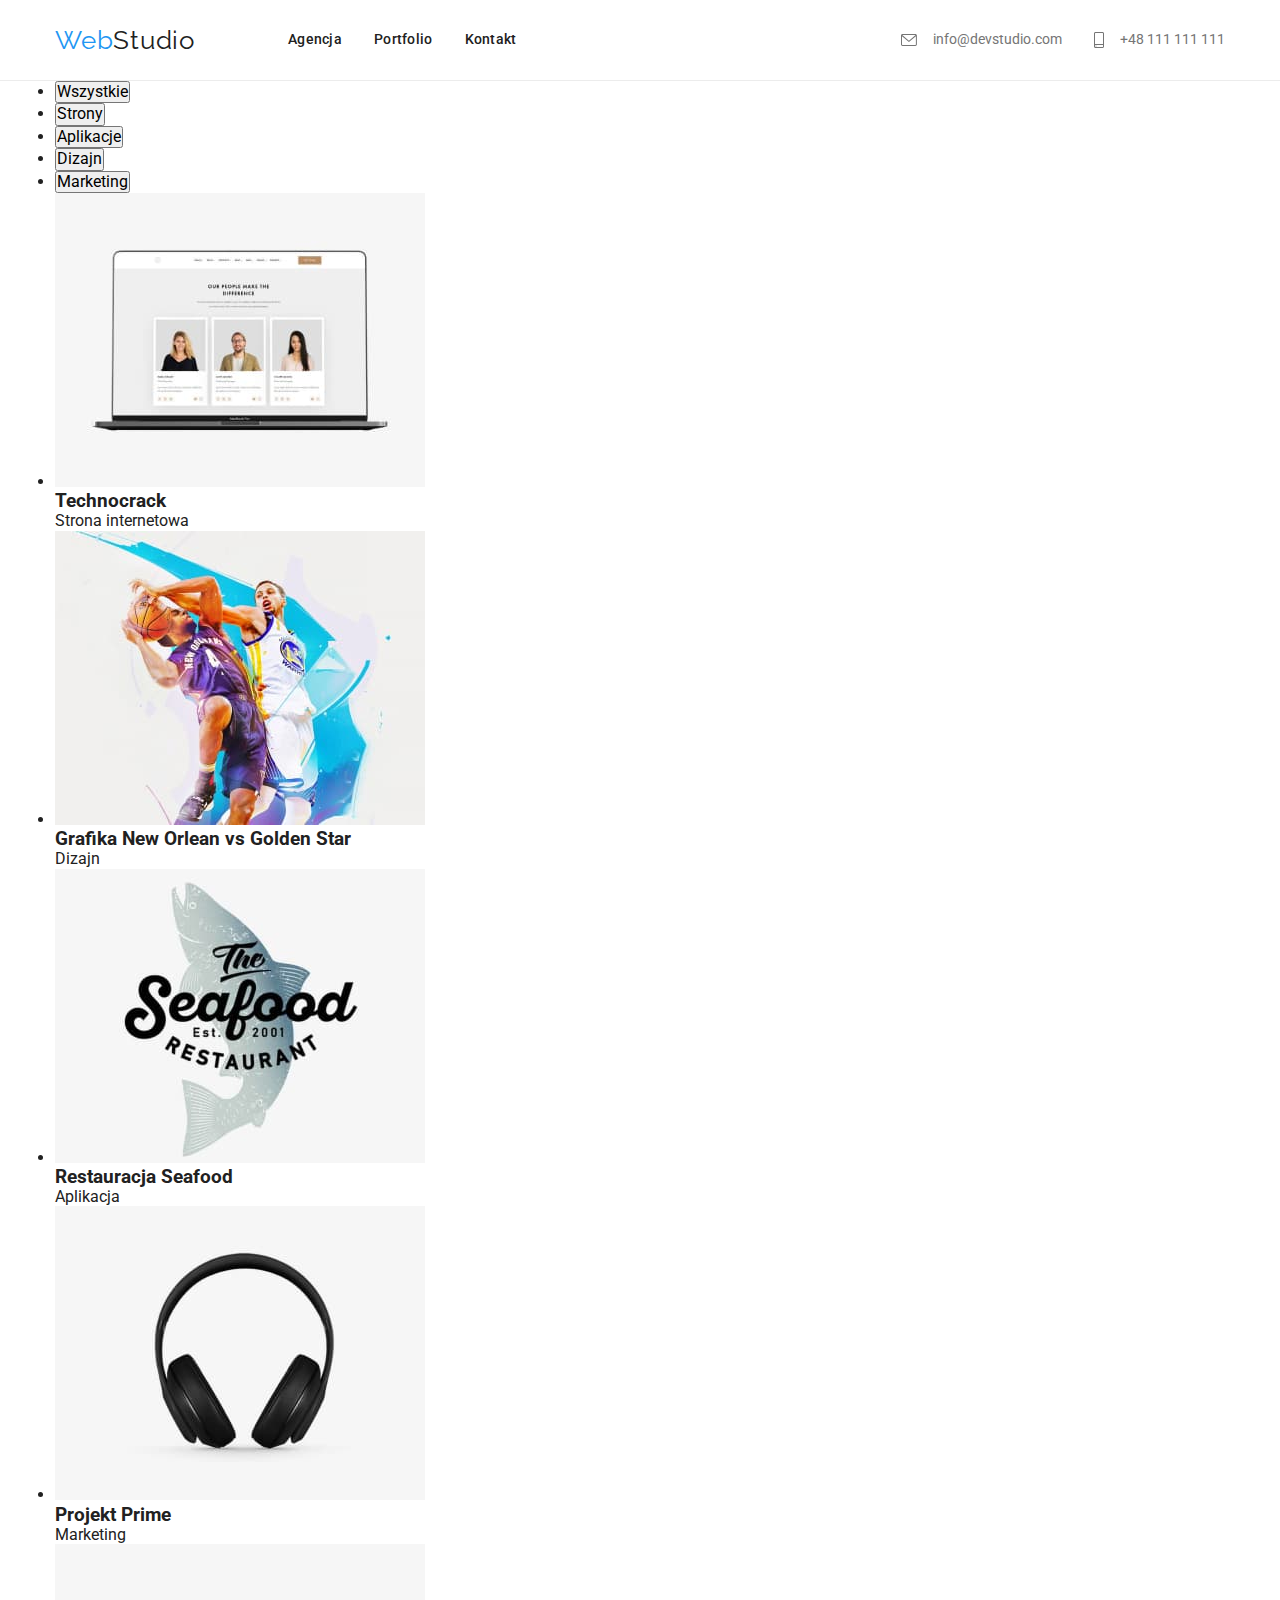
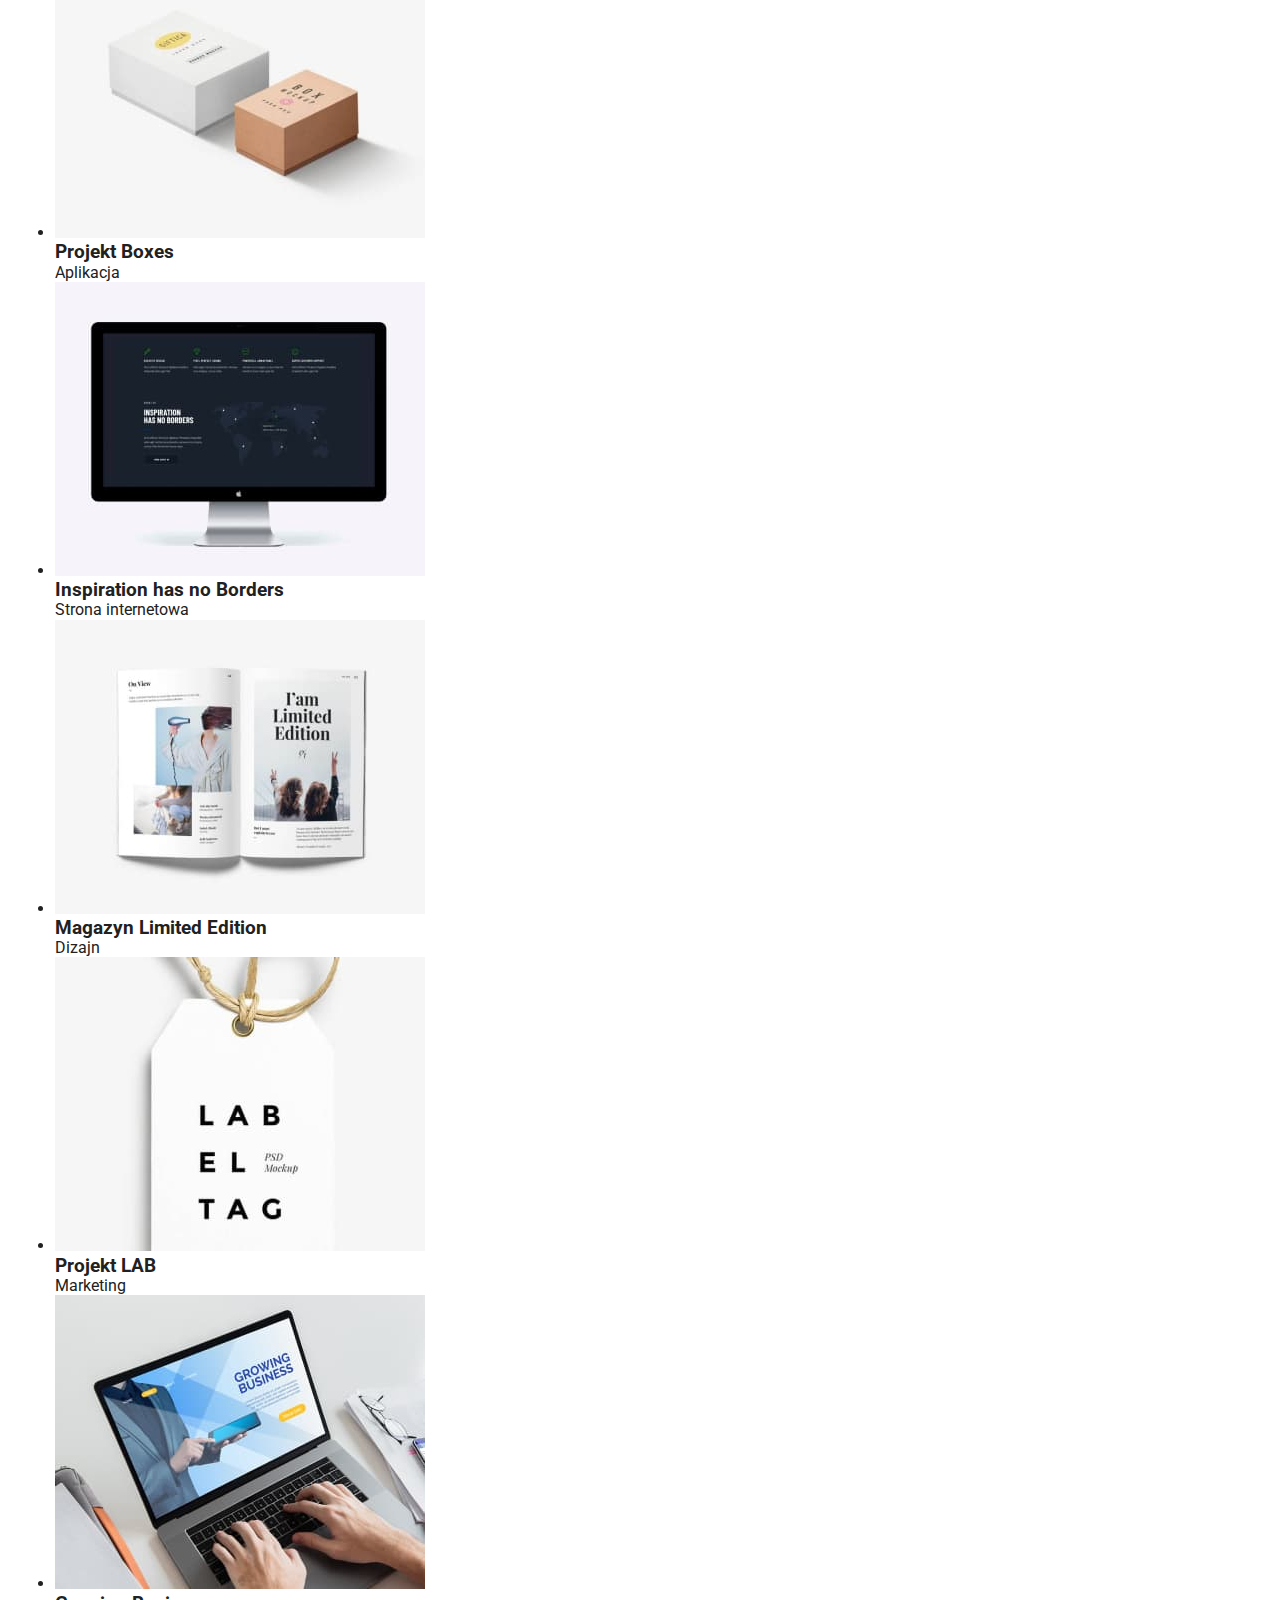
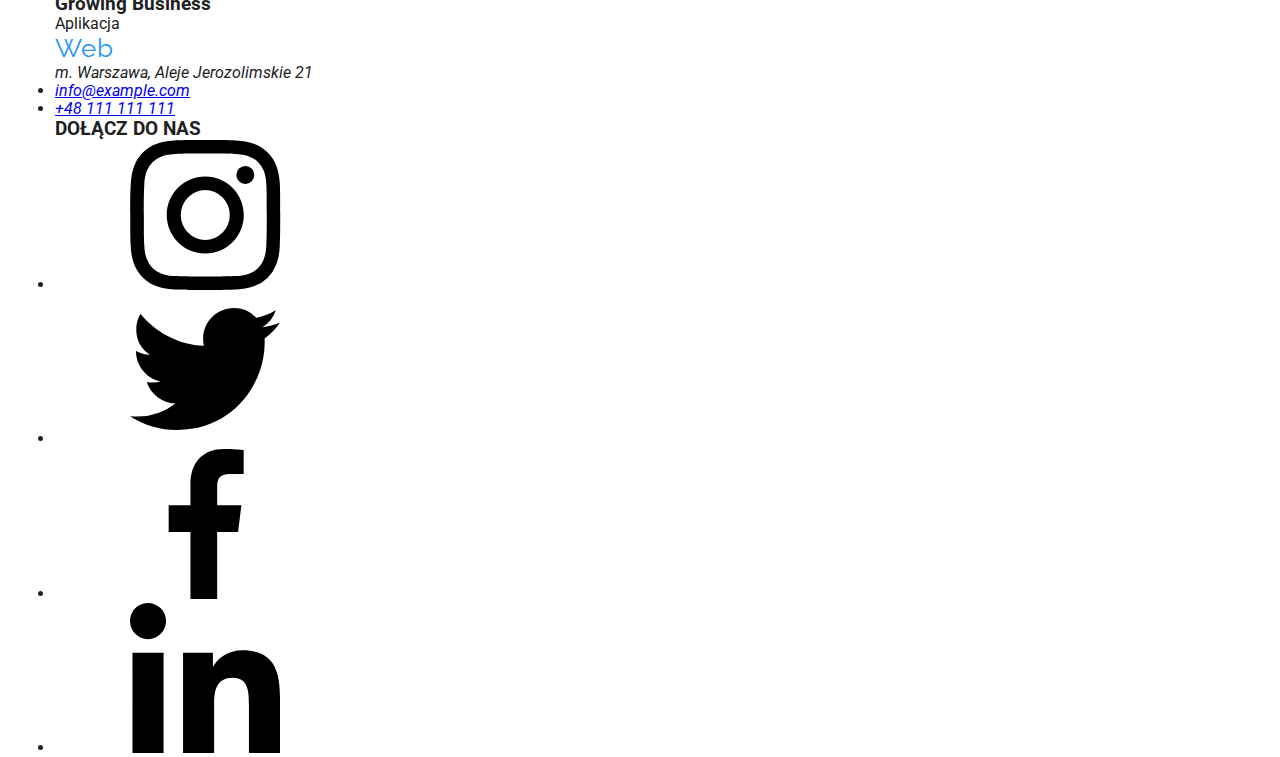
==== commit 991389e0: "hw04" ====
--- a/portfolio.html
+++ b/portfolio.html
@@ -89,7 +89,7 @@
             </li>
             <li class="portfolio-cards">
               <img
-                src="images/img_9.jpg"
+                src="./images/img_9.jpg"
                 alt="Grafika Koszykarze"
                 width="370"
                 height="294"
@@ -103,7 +103,7 @@
             </li>
             <li class="portfolio-cards">
               <img
-                src="images/img_10.jpg"
+                src="./images/img_10.jpg"
                 alt="Logo restauracji seafood"
                 width="370"
                 height="294"
@@ -115,7 +115,7 @@
             </li>
             <li class="portfolio-cards">
               <img
-                src="images/img_11.jpg"
+                src="./images/img_11.jpg"
                 alt="Słuchawki na głowę"
                 width="370"
                 height="294"
@@ -127,7 +127,7 @@
             </li>
             <li class="portfolio-cards">
               <img
-                src="images/img_12.jpg"
+                src="./images/img_12.jpg"
                 alt="Pudełeczka"
                 width="370"
                 height="294"
@@ -139,7 +139,7 @@
             </li>
             <li class="portfolio-cards">
               <img
-                src="images/img_13.jpg"
+                src="./images/img_13.jpg"
                 alt="Monitor"
                 width="370"
                 height="294"
@@ -151,7 +151,7 @@
             </li>
             <li class="portfolio-cards">
               <img
-                src="images/img_14.jpg"
+                src="./images/img_14.jpg"
                 alt="Czasopismo"
                 width="370"
                 height="294"
@@ -163,7 +163,7 @@
             </li>
             <li class="portfolio-cards">
               <img
-                src="images/img_15.jpg"
+                src="./images/img_15.jpg"
                 alt="Zawieszka"
                 width="370"
                 height="294"
@@ -175,7 +175,7 @@
             </li>
             <li class="portfolio-cards">
               <img
-                src="images/img_16.jpg"
+                src="./images/img_16.jpg"
                 alt="Laptop ze storną rosnący biznes"
                 width="370"
                 height="294"
--- a/css/styles.css
+++ b/css/styles.css
@@ -353,8 +353,11 @@
 }
 .client-icon-link:hover,
 .client-icon-link:focus {
+
+/* a.client-icon-link:hover svg,
+a.client-icon-link:focus svg {
   fill: var(--selection-color);
-}
+} */
 
 .client-icon-svg {
   display: flex;
